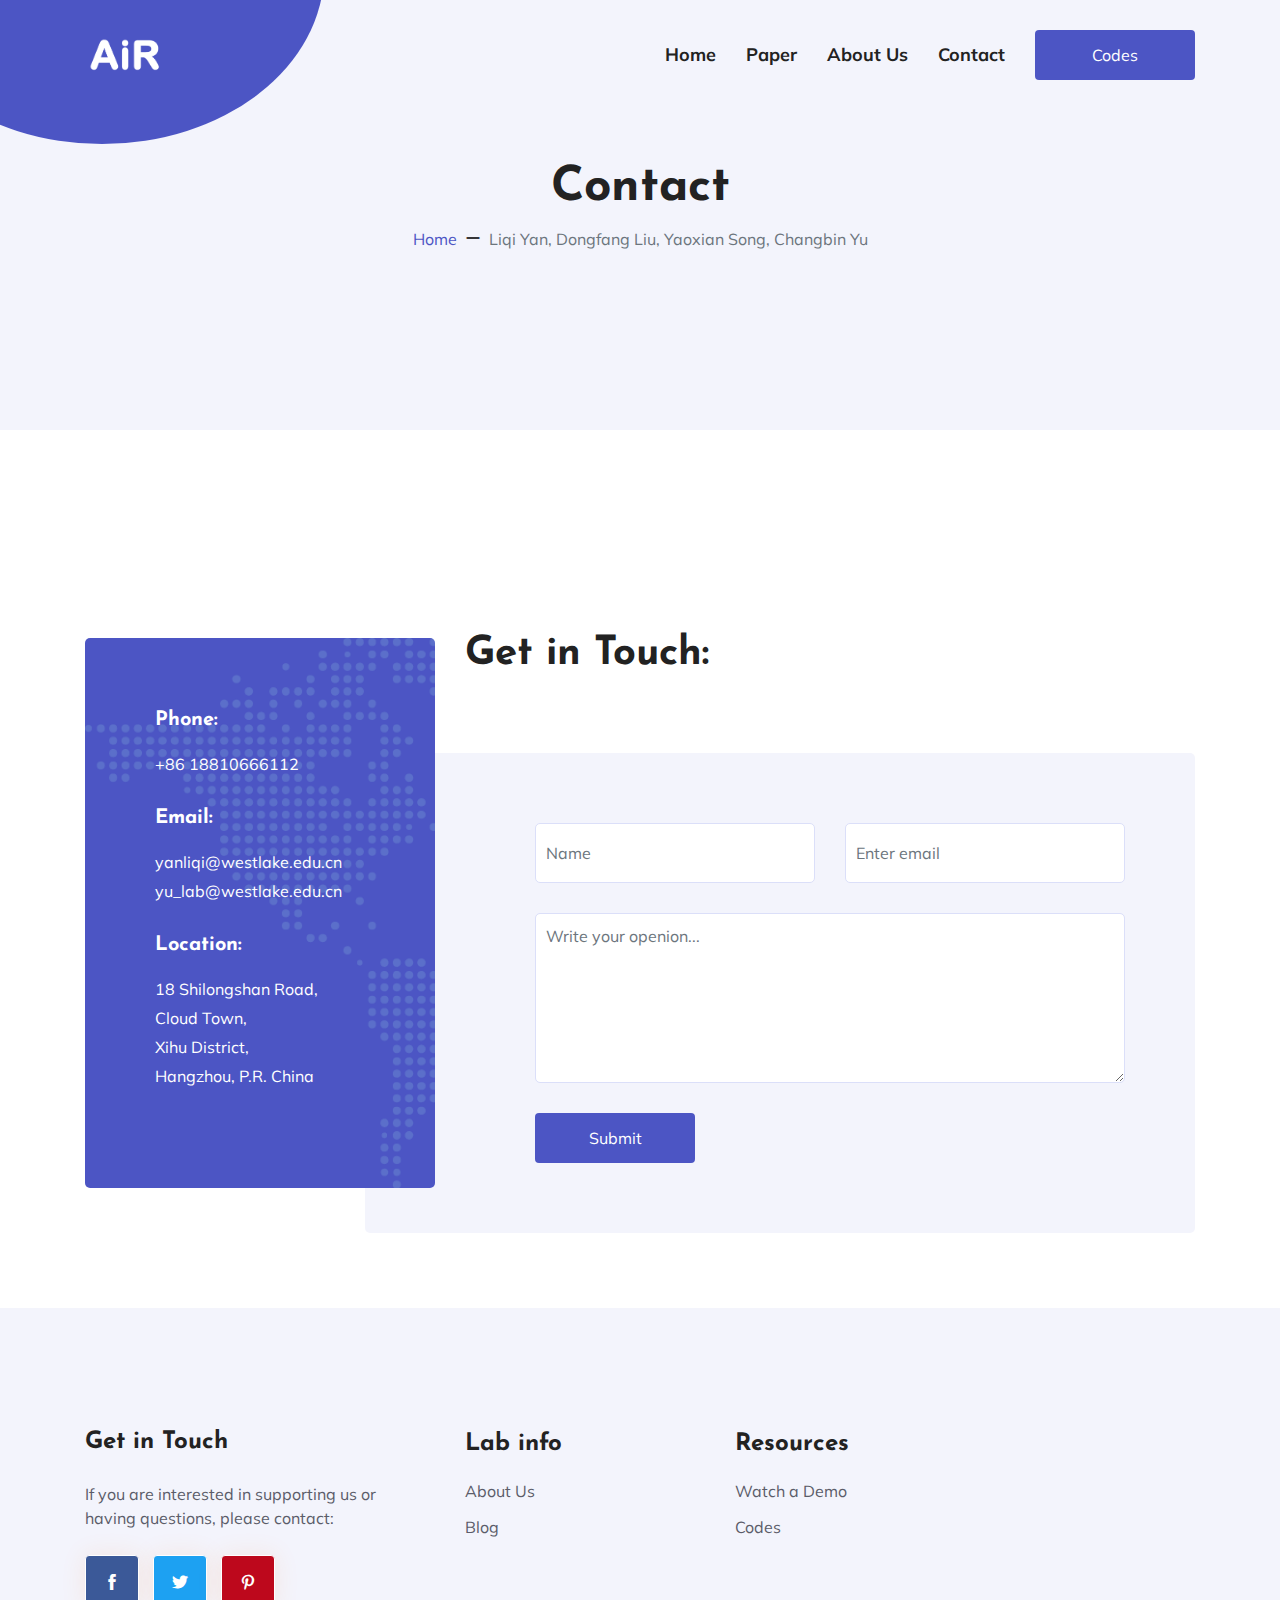
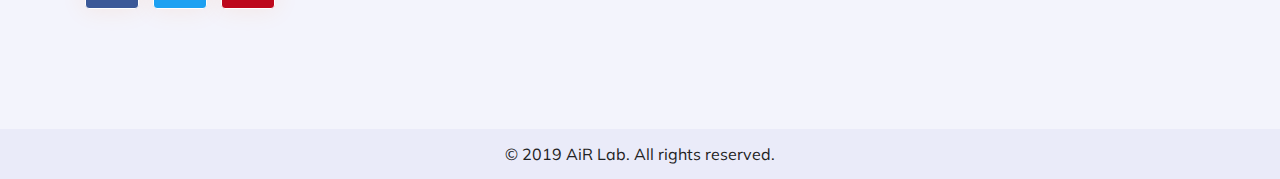
==== contact.html @ d4b0cbb4 "remove map" ====
<!DOCTYPE html>
<html lang="zxx">

<head>
    <meta charset="utf-8">
    <meta http-equiv="X-UA-Compatible" content="IE=edge">
    <meta name="viewport" content="width=device-width, initial-scale=1">
    <title>SK2T: Semantic Knowledge in Two-Stage Training for Video Captioning</title>
    <!-- Favicon -->
    <link href="assets/img/favicon.ico" rel="shortcut icon">
    <!-- Bootstrap CSS -->
    <link rel="stylesheet" type="text/css" href="assets/css/bootstrap.min.css">
    <!-- themify icon -->
    <link rel="stylesheet" type="text/css" href="assets/css/themify-icons.css">
    <!-- video popup -->
    <link rel="stylesheet" type="text/css" href="assets/css/colorbox.css">
    <!-- swiper slider -->
    <link rel="stylesheet" type="text/css" href="assets/css/swiper.min.css">
    <!-- Animate Css -->
    <link rel="stylesheet" type="text/css" href="assets/css/animate.css">
    <!-- CSS -->
    <link href="assets/css/style.css" rel="stylesheet">
</head>

<body>
    <!-- Pre-loader -->
    <div class="preloader">
        <div class="loader">
        </div>
    </div>

    <!-- Start Header Section -->
    <header class="header_wrap header_wrap_2">
        <div class="container">
            <div class="row">
                <div class="col-md-12">
                    <nav class="mega_nav navbar navbar-expand-md p-0 justify-content-between">
                        <div class="nav_left">
                            <a class="navbar-brand" href="index.html"><img src="assets/img/logo_2.png" alt="AiR Lab" width="80" height="60"></a>
                            <button class="navbar-toggler collapsed" type="button" data-toggle="collapse"
                                data-target="#mega_menu">
                                <span class="sr-only">Toggle navigation</span>
                                <span class="icon-bar"></span>
                                <span class="icon-bar"></span>
                                <span class="icon-bar"></span>
                            </button>
                        </div>
                        <div class="p-lg-0 nav_wrapper ml-auto">
                            <ul class="navbar-nav m-auto collapse navbar-collapse" id="mega_menu">
                                <li class="nav-item">
                                    <a class="nav-link" href="index.html">Home</a>
                                </li>
                                <li class="nav-item">
                                    <a class="nav-link" href="#">Paper</a>
                                <li class="nav-item">
                                    <a class="nav-link" href="team.html" target="_blank">About Us</a>
                                </li>
                                <!-- 
                                <li class="nav-item dropdown_item">
                                    <a class="nav-link collapsed " href="#mega_pages" data-toggle="collapse">Pages</a>
                                    <div id="mega_pages" class="dropdown_content ">
                                        <ul>
                                            <li> <a href="index.html">Home 1</a></li>
                                            <li><a href="about.html">About Us</a></li>
                                            <li><a href="service.html">Service</a></li>
                                            <li><a href="service_details.html">Servie Details</a></li>
                                            <li><a href="portfolio.html">Portfolio</a></li>
                                            <li><a href="portfolio_details.html">Portfolio Details</a></li>
                                            <li><a href="blog.html">Blog</a></li>
                                            <li><a href="blog_details.html">Blog Details</a></li>
                                            <li><a href="contact.html">Contact Us</a></li>
                                            <li><a href="team.html">Team Members</a></li>
                                        </ul>
                                    </div>
                                </li>
                                <li class="nav-item dropdown_item">
                                    <a class="nav-link collapsed " href="#mega_blog" data-toggle="collapse">Blog</a>
                                    <div id="mega_blog" class="dropdown_content ">
                                        <ul class="">
                                            <li><a href="blog.html">Blog</a></li>
                                            <li><a href="blog_details.html">Blog Details</a></li>
                                        </ul>
                                    </div>
                                </li> -->
                                <li class="nav-item">
                                    <a class="nav-link" href="contact.html">Contact</a>
                                </li>
                            </ul>
                        </div>
                        <div class="nav_right d-lg-block d-none">
                            <a href="https://github.com/YanLiqi/SK2T" class="btn">Codes</a>
                        </div>
                    </nav>
                </div>
            </div>
        </div>
    </header>
    <!-- End Header Section -->

    <!-- Start Hero Section -->
    <section class="hero_area_2">
        <div class="container">
            <div class="row align-items-center">
                <div class="col-md-12">
                    <div
                        class="page_title justify-content-center align-items-center align-items-md-start align-items-lg-center d-flex flex-column">
                        <h1>Contact</h1>
                        <nav aria-label="breadcrumb">
                            <ol class="breadcrumb">
                                <li class="breadcrumb-item"><a href="index.html" target="_blank">Home</a></li>
                                <li class="breadcrumb-item active" aria-current="page">Liqi Yan, Dongfang Liu, Yaoxian Song, Changbin Yu</li>
                            </ol>
                        </nav>
                    </div>
                </div>
            </div>
            <!-- <div class="video_wrapper">
                <div class="video_img">
                    <img class="hero_img hero_img1" src="assets/img/hero_area/1.jpg" alt="heroImage" width="250" height="250">
                </div>
            </div> -->
        </div>
    </section>
    <!-- End Hero Section -->

    <!-- Start Contact Section -->
    <section class="contact_area  section_padding_2">
        <div class="container">
            <div class="row align-items-center">
                <div class="offset-md-4 col-md-8">
                    <h2 class="heading">Get in Touch:</h2>
                </div>
                <div class="col-md-4">
                    <div class="contact_info">
                        <div class="single_info">
                            <h5>Phone:</h5>
                            <p>+86 18810666112</p>
                            <!-- <p>+50400 xxx 352</p> -->
                        </div>
                        <div class="single_info">
                            <h5>Email:</h5>
                            <p>yanliqi@westlake.edu.cn</p>
                            <p>yu_lab@westlake.edu.cn</p>
                        </div>
                        <div class="single_info">
                            <h5>Location:</h5>
                            <p>18 Shilongshan Road, </p>
                            <p>Cloud Town, </p>
                            <p>Xihu District, </p>
                            <p>Hangzhou, P.R. China </p>
                        </div>
                    </div>
                </div>
                <div class="col-md-8">
                    <div class="contact_form">
                        <form action="MAILTO:yanliqi@westlake.edu.cn" method="post" enctype="text/plain">
                            <div class="row">
                                <div class="form-group col-lg-6">
                                    <input type="text" class="form-control" id="form-name" placeholder="Name">
                                </div>
                                <div class="form-group col-lg-6">
                                    <input type="email" class="form-control" id="form-email" placeholder="Enter email">
                                </div>
                            </div>
                            <div class="row">
                                <div class="form-group col-lg-12">
                                    <textarea class="form-control" id="form-message" placeholder="Write your openion..."
                                        rows="6"></textarea>
                                </div>
                            </div>
                            <div class="row">
                                <div class="col-md-12">
                                    <input type="submit" class="boxed_btn btn round" id="contact-submit" value="Submit">
                                </div>
                                <div id="result"></div>
                            </div>
                        </form>
                    </div>
                </div>
            </div>
        </div>
    </section>
    <!-- End aact Section -->

    <!-- Start location map Section -->
    <!-- <div class=" section_margin">
        <div class="container">
            <div class="row">
                <div class="map"></div>
            </div>
        </div>
    </div> -->
    <!-- End location map Section -->

    <!-- Start Call To Action Section -->
    <!-- <section class="call_to_action_area ">
        <div class="ct_wrapper">
            <div class="container mt-5">
                <div class="row">
                    <div class="col-lg-5 col-md-8  offset-lg-1 d-flex align-items-center">
                        <div class="ct_action">
                            <h2 class="heading m-md-0">We are providing best business service.</h2>
                        </div>
                    </div>
                    <div class="col-lg-5 col-md-4 d-flex align-items-center justify-content-md-end">
                        <a href="#" class="btn_2 btn">Contac us</a>
                    </div>
                </div>
            </div>
        </div>
    </section> -->
    <!-- End Call To Action Section -->

    <!-- Start Footer Section -->
    <footer class="simple_clean">
        <div class="container">
            <div class="footer_top">
                <div class="row d-flex justify-content-center justify-content-md-start align-items-center">
                    <div class="col-md-3 col-lg-4 pr-md-0">
                        <div class="f_widget_1">
                            <h4 class="sub_heading">Get in Touch</h4>
                            <p class="footer_text">If you are interested in supporting us or having questions, please contact:</p>
                            <ul class="social_link">
                                <li><a href="#"><i class="ti-facebook"></i></a></li>
                                <li><a href="#"><i class="ti-twitter-alt"></i></a></li>
                                <li><a href="#"><i class="ti-pinterest"></i></a></li>
                            </ul>
                        </div>
                    </div>
                    <div class="col-lg-3 col-md-3 col-6">
                        <div class="f_widget_2">
                            <h4 class="sub_heading">Lab info</h4>
                            <ul>
                                <li><a href="team.html">About Us</a></li>
                                <li><a href="#">Blog</a></li>
                                <li><a href="#"></a></li>
                                <li><a href="#"></a></li>
                            </ul>
                        </div>
                    </div>
                    
                    <div class="col-6 col-md-3 col-lg-2 p-lg-0">
                        <div class="f_widget_4">
                            <h4 class="sub_heading">Resources</h4>
                            <ul>
                                <li><a href="https://youtu.be/DiG0M08Ru4k">Watch a Demo</a></li>
                                <li><a href="https://github.com/YanLiqi/SK2T">Codes</a></li>
                                <li><a href="#"></a></li>
                                <li><a href="#"></a></li>
                            </ul>
                        </div>
                    </div>
                </div>
            </div>
        </div>
        <div class="footer_bottom d-flex justify-content-center align-items-center">
            <div class="row ">
                <div class="col-md-12">
                    <div class="copy_right_text">
                        <p>&copy; 2019 AiR Lab. All rights reserved.</p>
                    </div>
                </div>
            </div>
        </div>
    </footer>
    <!-- End Footer Section -->

    <!-- Start Scroll to top -->
    <div class="scrolltop">
        <i class="ti-angle-up"></i>
    </div>
    <!-- End Scroll to top -->

    <!--jQuery JS-->
    <script src="assets/js/jquery-3.3.1.min.js"></script>
    <script src="assets/js/popper.min.js"></script>
    <!-- Bootstrap -->
    <script src="assets/js/bootstrap.min.js"></script>
    <!-- Colorbox video poput -->
    <script src="assets/js/jquery.colorbox-min.js"></script>
    <!-- Swiper Slider -->
    <script src="assets/js/swiper.min.js"></script>
    <!-- waypoints  -->
    <script src="assets/js/jquery.waypoints.min.js"></script>
    <!-- Counterup  -->
    <script src="assets/js/jquery.counterup.min.js"></script>
    <!-- gmap3 -->
    <!-- <script src="assets/js/gmap3.min.js"></script>
    <script src="https://ditu.google.cn/maps/api/js?key=AIzaSyC2SNfd1T0adHSM4Zs2C9XvdVMUwGMPU1k"></script> -->
    <!-- Custom js -->
    <script src="assets/js/main.js"></script>
    <script>
        $('.map')
            .gmap3({
                center: [23.814722, 90.421764],
                zoom: 13
            })
            .marker([
                { position: [23.814722, 90.421764], icon: "assets/img/icon/marker_grey.png" }
            ])
            .on('click', function (marker) {
                marker.setIcon('assets/img/icon/marker_green.png');
            });
    </script>
</body>

</html>
---- assets/css/themify-icons.css ----
@font-face {
	font-family: 'themify';
	src:url('../fonts/themify.eot?-fvbane');
	src:url('../fonts/themify.eot?#iefix-fvbane') format('embedded-opentype'),
		url('../fonts/themify.woff?-fvbane') format('woff'),
		url('../fonts/themify.ttf?-fvbane') format('truetype'),
		url('../fonts/themify.svg?-fvbane#themify') format('svg');
	font-weight: normal;
	font-style: normal;
}

[class^="ti-"], [class*=" ti-"] {
	font-family: 'themify';
	speak: none;
	font-style: normal;
	font-weight: normal;
	font-variant: normal;
	text-transform: none;
	line-height: 1;

	/* Better Font Rendering =========== */
	-webkit-font-smoothing: antialiased;
	-moz-osx-font-smoothing: grayscale;
}

.ti-wand:before {
	content: "\e600";
}
.ti-volume:before {
	content: "\e601";
}
.ti-user:before {
	content: "\e602";
}
.ti-unlock:before {
	content: "\e603";
}
.ti-unlink:before {
	content: "\e604";
}
.ti-trash:before {
	content: "\e605";
}
.ti-thought:before {
	content: "\e606";
}
.ti-target:before {
	content: "\e607";
}
.ti-tag:before {
	content: "\e608";
}
.ti-tablet:before {
	content: "\e609";
}
.ti-star:before {
	content: "\e60a";
}
.ti-spray:before {
	content: "\e60b";
}
.ti-signal:before {
	content: "\e60c";
}
.ti-shopping-cart:before {
	content: "\e60d";
}
.ti-shopping-cart-full:before {
	content: "\e60e";
}
.ti-settings:before {
	content: "\e60f";
}
.ti-search:before {
	content: "\e610";
}
.ti-zoom-in:before {
	content: "\e611";
}
.ti-zoom-out:before {
	content: "\e612";
}
.ti-cut:before {
	content: "\e613";
}
.ti-ruler:before {
	content: "\e614";
}
.ti-ruler-pencil:before {
	content: "\e615";
}
.ti-ruler-alt:before {
	content: "\e616";
}
.ti-bookmark:before {
	content: "\e617";
}
.ti-bookmark-alt:before {
	content: "\e618";
}
.ti-reload:before {
	content: "\e619";
}
.ti-plus:before {
	content: "\e61a";
}
.ti-pin:before {
	content: "\e61b";
}
.ti-pencil:before {
	content: "\e61c";
}
.ti-pencil-alt:before {
	content: "\e61d";
}
.ti-paint-roller:before {
	content: "\e61e";
}
.ti-paint-bucket:before {
	content: "\e61f";
}
.ti-na:before {
	content: "\e620";
}
.ti-mobile:before {
	content: "\e621";
}
.ti-minus:before {
	content: "\e622";
}
.ti-medall:before {
	content: "\e623";
}
.ti-medall-alt:before {
	content: "\e624";
}
.ti-marker:before {
	content: "\e625";
}
.ti-marker-alt:before {
	content: "\e626";
}
.ti-arrow-up:before {
	content: "\e627";
}
.ti-arrow-right:before {
	content: "\e628";
}
.ti-arrow-left:before {
	content: "\e629";
}
.ti-arrow-down:before {
	content: "\e62a";
}
.ti-lock:before {
	content: "\e62b";
}
.ti-location-arrow:before {
	content: "\e62c";
}
.ti-link:before {
	content: "\e62d";
}
.ti-layout:before {
	content: "\e62e";
}
.ti-layers:before {
	content: "\e62f";
}
.ti-layers-alt:before {
	content: "\e630";
}
.ti-key:before {
	content: "\e631";
}
.ti-import:before {
	content: "\e632";
}
.ti-image:before {
	content: "\e633";
}
.ti-heart:before {
	content: "\e634";
}
.ti-heart-broken:before {
	content: "\e635";
}
.ti-hand-stop:before {
	content: "\e636";
}
.ti-hand-open:before {
	content: "\e637";
}
.ti-hand-drag:before {
	content: "\e638";
}
.ti-folder:before {
	content: "\e639";
}
.ti-flag:before {
	content: "\e63a";
}
.ti-flag-alt:before {
	content: "\e63b";
}
.ti-flag-alt-2:before {
	content: "\e63c";
}
.ti-eye:before {
	content: "\e63d";
}
.ti-export:before {
	content: "\e63e";
}
.ti-exchange-vertical:before {
	content: "\e63f";
}
.ti-desktop:before {
	content: "\e640";
}
.ti-cup:before {
	content: "\e641";
}
.ti-crown:before {
	content: "\e642";
}
.ti-comments:before {
	content: "\e643";
}
.ti-comment:before {
	content: "\e644";
}
.ti-comment-alt:before {
	content: "\e645";
}
.ti-close:before {
	content: "\e646";
}
.ti-clip:before {
	content: "\e647";
}
.ti-angle-up:before {
	content: "\e648";
}
.ti-angle-right:before {
	content: "\e649";
}
.ti-angle-left:before {
	content: "\e64a";
}
.ti-angle-down:before {
	content: "\e64b";
}
.ti-check:before {
	content: "\e64c";
}
.ti-check-box:before {
	content: "\e64d";
}
.ti-camera:before {
	content: "\e64e";
}
.ti-announcement:before {
	content: "\e64f";
}
.ti-brush:before {
	content: "\e650";
}
.ti-briefcase:before {
	content: "\e651";
}
.ti-bolt:before {
	content: "\e652";
}
.ti-bolt-alt:before {
	content: "\e653";
}
.ti-blackboard:before {
	content: "\e654";
}
.ti-bag:before {
	content: "\e655";
}
.ti-move:before {
	content: "\e656";
}
.ti-arrows-vertical:before {
	content: "\e657";
}
.ti-arrows-horizontal:before {
	content: "\e658";
}
.ti-fullscreen:before {
	content: "\e659";
}
.ti-arrow-top-right:before {
	content: "\e65a";
}
.ti-arrow-top-left:before {
	content: "\e65b";
}
.ti-arrow-circle-up:before {
	content: "\e65c";
}
.ti-arrow-circle-right:before {
	content: "\e65d";
}
.ti-arrow-circle-left:before {
	content: "\e65e";
}
.ti-arrow-circle-down:before {
	content: "\e65f";
}
.ti-angle-double-up:before {
	content: "\e660";
}
.ti-angle-double-right:before {
	content: "\e661";
}
.ti-angle-double-left:before {
	content: "\e662";
}
.ti-angle-double-down:before {
	content: "\e663";
}
.ti-zip:before {
	content: "\e664";
}
.ti-world:before {
	content: "\e665";
}
.ti-wheelchair:before {
	content: "\e666";
}
.ti-view-list:before {
	content: "\e667";
}
.ti-view-list-alt:before {
	content: "\e668";
}
.ti-view-grid:before {
	content: "\e669";
}
.ti-uppercase:before {
	content: "\e66a";
}
.ti-upload:before {
	content: "\e66b";
}
.ti-underline:before {
	content: "\e66c";
}
.ti-truck:before {
	content: "\e66d";
}
.ti-timer:before {
	content: "\e66e";
}
.ti-ticket:before {
	content: "\e66f";
}
.ti-thumb-up:before {
	content: "\e670";
}
.ti-thumb-down:before {
	content: "\e671";
}
.ti-text:before {
	content: "\e672";
}
.ti-stats-up:before {
	content: "\e673";
}
.ti-stats-down:before {
	content: "\e674";
}
.ti-split-v:before {
	content: "\e675";
}
.ti-split-h:before {
	content: "\e676";
}
.ti-smallcap:before {
	content: "\e677";
}
.ti-shine:before {
	content: "\e678";
}
.ti-shift-right:before {
	content: "\e679";
}
.ti-shift-left:before {
	content: "\e67a";
}
.ti-shield:before {
	content: "\e67b";
}
.ti-notepad:before {
	content: "\e67c";
}
.ti-server:before {
	content: "\e67d";
}
.ti-quote-right:before {
	content: "\e67e";
}
.ti-quote-left:before {
	content: "\e67f";
}
.ti-pulse:before {
	content: "\e680";
}
.ti-printer:before {
	content: "\e681";
}
.ti-power-off:before {
	content: "\e682";
}
.ti-plug:before {
	content: "\e683";
}
.ti-pie-chart:before {
	content: "\e684";
}
.ti-paragraph:before {
	content: "\e685";
}
.ti-panel:before {
	content: "\e686";
}
.ti-package:before {
	content: "\e687";
}
.ti-music:before {
	content: "\e688";
}
.ti-music-alt:before {
	content: "\e689";
}
.ti-mouse:before {
	content: "\e68a";
}
.ti-mouse-alt:before {
	content: "\e68b";
}
.ti-money:before {
	content: "\e68c";
}
.ti-microphone:before {
	content: "\e68d";
}
.ti-menu:before {
	content: "\e68e";
}
.ti-menu-alt:before {
	content: "\e68f";
}
.ti-map:before {
	content: "\e690";
}
.ti-map-alt:before {
	content: "\e691";
}
.ti-loop:before {
	content: "\e692";
}
.ti-location-pin:before {
	content: "\e693";
}
.ti-list:before {
	content: "\e694";
}
.ti-light-bulb:before {
	content: "\e695";
}
.ti-Italic:before {
	content: "\e696";
}
.ti-info:before {
	content: "\e697";
}
.ti-infinite:before {
	content: "\e698";
}
.ti-id-badge:before {
	content: "\e699";
}
.ti-hummer:before {
	content: "\e69a";
}
.ti-home:before {
	content: "\e69b";
}
.ti-help:before {
	content: "\e69c";
}
.ti-headphone:before {
	content: "\e69d";
}
.ti-harddrives:before {
	content: "\e69e";
}
.ti-harddrive:before {
	content: "\e69f";
}
.ti-gift:before {
	content: "\e6a0";
}
.ti-game:before {
	content: "\e6a1";
}
.ti-filter:before {
	content: "\e6a2";
}
.ti-files:before {
	content: "\e6a3";
}
.ti-file:before {
	content: "\e6a4";
}
.ti-eraser:before {
	content: "\e6a5";
}
.ti-envelope:before {
	content: "\e6a6";
}
.ti-download:before {
	content: "\e6a7";
}
.ti-direction:before {
	content: "\e6a8";
}
.ti-direction-alt:before {
	content: "\e6a9";
}
.ti-dashboard:before {
	content: "\e6aa";
}
.ti-control-stop:before {
	content: "\e6ab";
}
.ti-control-shuffle:before {
	content: "\e6ac";
}
.ti-control-play:before {
	content: "\e6ad";
}
.ti-control-pause:before {
	content: "\e6ae";
}
.ti-control-forward:before {
	content: "\e6af";
}
.ti-control-backward:before {
	content: "\e6b0";
}
.ti-cloud:before {
	content: "\e6b1";
}
.ti-cloud-up:before {
	content: "\e6b2";
}
.ti-cloud-down:before {
	content: "\e6b3";
}
.ti-clipboard:before {
	content: "\e6b4";
}
.ti-car:before {
	content: "\e6b5";
}
.ti-calendar:before {
	content: "\e6b6";
}
.ti-book:before {
	content: "\e6b7";
}
.ti-bell:before {
	content: "\e6b8";
}
.ti-basketball:before {
	content: "\e6b9";
}
.ti-bar-chart:before {
	content: "\e6ba";
}
.ti-bar-chart-alt:before {
	content: "\e6bb";
}
.ti-back-right:before {
	content: "\e6bc";
}
.ti-back-left:before {
	content: "\e6bd";
}
.ti-arrows-corner:before {
	content: "\e6be";
}
.ti-archive:before {
	content: "\e6bf";
}
.ti-anchor:before {
	content: "\e6c0";
}
.ti-align-right:before {
	content: "\e6c1";
}
.ti-align-left:before {
	content: "\e6c2";
}
.ti-align-justify:before {
	content: "\e6c3";
}
.ti-align-center:before {
	content: "\e6c4";
}
.ti-alert:before {
	content: "\e6c5";
}
.ti-alarm-clock:before {
	content: "\e6c6";
}
.ti-agenda:before {
	content: "\e6c7";
}
.ti-write:before {
	content: "\e6c8";
}
.ti-window:before {
	content: "\e6c9";
}
.ti-widgetized:before {
	content: "\e6ca";
}
.ti-widget:before {
	content: "\e6cb";
}
.ti-widget-alt:before {
	content: "\e6cc";
}
.ti-wallet:before {
	content: "\e6cd";
}
.ti-video-clapper:before {
	content: "\e6ce";
}
.ti-video-camera:before {
	content: "\e6cf";
}
.ti-vector:before {
	content: "\e6d0";
}
.ti-themify-logo:before {
	content: "\e6d1";
}
.ti-themify-favicon:before {
	content: "\e6d2";
}
.ti-themify-favicon-alt:before {
	content: "\e6d3";
}
.ti-support:before {
	content: "\e6d4";
}
.ti-stamp:before {
	content: "\e6d5";
}
.ti-split-v-alt:before {
	content: "\e6d6";
}
.ti-slice:before {
	content: "\e6d7";
}
.ti-shortcode:before {
	content: "\e6d8";
}
.ti-shift-right-alt:before {
	content: "\e6d9";
}
.ti-shift-left-alt:before {
	content: "\e6da";
}
.ti-ruler-alt-2:before {
	content: "\e6db";
}
.ti-receipt:before {
	content: "\e6dc";
}
.ti-pin2:before {
	content: "\e6dd";
}
.ti-pin-alt:before {
	content: "\e6de";
}
.ti-pencil-alt2:before {
	content: "\e6df";
}
.ti-palette:before {
	content: "\e6e0";
}
.ti-more:before {
	content: "\e6e1";
}
.ti-more-alt:before {
	content: "\e6e2";
}
.ti-microphone-alt:before {
	content: "\e6e3";
}
.ti-magnet:before {
	content: "\e6e4";
}
.ti-line-double:before {
	content: "\e6e5";
}
.ti-line-dotted:before {
	content: "\e6e6";
}
.ti-line-dashed:before {
	content: "\e6e7";
}
.ti-layout-width-full:before {
	content: "\e6e8";
}
.ti-layout-width-default:before {
	content: "\e6e9";
}
.ti-layout-width-default-alt:before {
	content: "\e6ea";
}
.ti-layout-tab:before {
	content: "\e6eb";
}
.ti-layout-tab-window:before {
	content: "\e6ec";
}
.ti-layout-tab-v:before {
	content: "\e6ed";
}
.ti-layout-tab-min:before {
	content: "\e6ee";
}
.ti-layout-slider:before {
	content: "\e6ef";
}
.ti-layout-slider-alt:before {
	content: "\e6f0";
}
.ti-layout-sidebar-right:before {
	content: "\e6f1";
}
.ti-layout-sidebar-none:before {
	content: "\e6f2";
}
.ti-layout-sidebar-left:before {
	content: "\e6f3";
}
.ti-layout-placeholder:before {
	content: "\e6f4";
}
.ti-layout-menu:before {
	content: "\e6f5";
}
.ti-layout-menu-v:before {
	content: "\e6f6";
}
.ti-layout-menu-separated:before {
	content: "\e6f7";
}
.ti-layout-menu-full:before {
	content: "\e6f8";
}
.ti-layout-media-right-alt:before {
	content: "\e6f9";
}
.ti-layout-media-right:before {
	content: "\e6fa";
}
.ti-layout-media-overlay:before {
	content: "\e6fb";
}
.ti-layout-media-overlay-alt:before {
	content: "\e6fc";
}
.ti-layout-media-overlay-alt-2:before {
	content: "\e6fd";
}
.ti-layout-media-left-alt:before {
	content: "\e6fe";
}
.ti-layout-media-left:before {
	content: "\e6ff";
}
.ti-layout-media-center-alt:before {
	content: "\e700";
}
.ti-layout-media-center:before {
	content: "\e701";
}
.ti-layout-list-thumb:before {
	content: "\e702";
}
.ti-layout-list-thumb-alt:before {
	content: "\e703";
}
.ti-layout-list-post:before {
	content: "\e704";
}
.ti-layout-list-large-image:before {
	content: "\e705";
}
.ti-layout-line-solid:before {
	content: "\e706";
}
.ti-layout-grid4:before {
	content: "\e707";
}
.ti-layout-grid3:before {
	content: "\e708";
}
.ti-layout-grid2:before {
	content: "\e709";
}
.ti-layout-grid2-thumb:before {
	content: "\e70a";
}
.ti-layout-cta-right:before {
	content: "\e70b";
}
.ti-layout-cta-left:before {
	content: "\e70c";
}
.ti-layout-cta-center:before {
	content: "\e70d";
}
.ti-layout-cta-btn-right:before {
	content: "\e70e";
}
.ti-layout-cta-btn-left:before {
	content: "\e70f";
}
.ti-layout-column4:before {
	content: "\e710";
}
.ti-layout-column3:before {
	content: "\e711";
}
.ti-layout-column2:before {
	content: "\e712";
}
.ti-layout-accordion-separated:before {
	content: "\e713";
}
.ti-layout-accordion-merged:before {
	content: "\e714";
}
.ti-layout-accordion-list:before {
	content: "\e715";
}
.ti-ink-pen:before {
	content: "\e716";
}
.ti-info-alt:before {
	content: "\e717";
}
.ti-help-alt:before {
	content: "\e718";
}
.ti-headphone-alt:before {
	content: "\e719";
}
.ti-hand-point-up:before {
	content: "\e71a";
}
.ti-hand-point-right:before {
	content: "\e71b";
}
.ti-hand-point-left:before {
	content: "\e71c";
}
.ti-hand-point-down:before {
	content: "\e71d";
}
.ti-gallery:before {
	content: "\e71e";
}
.ti-face-smile:before {
	content: "\e71f";
}
.ti-face-sad:before {
	content: "\e720";
}
.ti-credit-card:before {
	content: "\e721";
}
.ti-control-skip-forward:before {
	content: "\e722";
}
.ti-control-skip-backward:before {
	content: "\e723";
}
.ti-control-record:before {
	content: "\e724";
}
.ti-control-eject:before {
	content: "\e725";
}
.ti-comments-smiley:before {
	content: "\e726";
}
.ti-brush-alt:before {
	content: "\e727";
}
.ti-youtube:before {
	content: "\e728";
}
.ti-vimeo:before {
	content: "\e729";
}
.ti-twitter:before {
	content: "\e72a";
}
.ti-time:before {
	content: "\e72b";
}
.ti-tumblr:before {
	content: "\e72c";
}
.ti-skype:before {
	content: "\e72d";
}
.ti-share:before {
	content: "\e72e";
}
.ti-share-alt:before {
	content: "\e72f";
}
.ti-rocket:before {
	content: "\e730";
}
.ti-pinterest:before {
	content: "\e731";
}
.ti-new-window:before {
	content: "\e732";
}
.ti-microsoft:before {
	content: "\e733";
}
.ti-list-ol:before {
	content: "\e734";
}
.ti-linkedin:before {
	content: "\e735";
}
.ti-layout-sidebar-2:before {
	content: "\e736";
}
.ti-layout-grid4-alt:before {
	content: "\e737";
}
.ti-layout-grid3-alt:before {
	content: "\e738";
}
.ti-layout-grid2-alt:before {
	content: "\e739";
}
.ti-layout-column4-alt:before {
	content: "\e73a";
}
.ti-layout-column3-alt:before {
	content: "\e73b";
}
.ti-layout-column2-alt:before {
	content: "\e73c";
}
.ti-instagram:before {
	content: "\e73d";
}
.ti-google:before {
	content: "\e73e";
}
.ti-github:before {
	content: "\e73f";
}
.ti-flickr:before {
	content: "\e740";
}
.ti-facebook:before {
	content: "\e741";
}
.ti-dropbox:before {
	content: "\e742";
}
.ti-dribbble:before {
	content: "\e743";
}
.ti-apple:before {
	content: "\e744";
}
.ti-android:before {
	content: "\e745";
}
.ti-save:before {
	content: "\e746";
}
.ti-save-alt:before {
	content: "\e747";
}
.ti-yahoo:before {
	content: "\e748";
}
.ti-wordpress:before {
	content: "\e749";
}
.ti-vimeo-alt:before {
	content: "\e74a";
}
.ti-twitter-alt:before {
	content: "\e74b";
}
.ti-tumblr-alt:before {
	content: "\e74c";
}
.ti-trello:before {
	content: "\e74d";
}
.ti-stack-overflow:before {
	content: "\e74e";
}
.ti-soundcloud:before {
	content: "\e74f";
}
.ti-sharethis:before {
	content: "\e750";
}
.ti-sharethis-alt:before {
	content: "\e751";
}
.ti-reddit:before {
	content: "\e752";
}
.ti-pinterest-alt:before {
	content: "\e753";
}
.ti-microsoft-alt:before {
	content: "\e754";
}
.ti-linux:before {
	content: "\e755";
}
.ti-jsfiddle:before {
	content: "\e756";
}
.ti-joomla:before {
	content: "\e757";
}
.ti-html5:before {
	content: "\e758";
}
.ti-flickr-alt:before {
	content: "\e759";
}
.ti-email:before {
	content: "\e75a";
}
.ti-drupal:before {
	content: "\e75b";
}
.ti-dropbox-alt:before {
	content: "\e75c";
}
.ti-css3:before {
	content: "\e75d";
}
.ti-rss:before {
	content: "\e75e";
}
.ti-rss-alt:before {
	content: "\e75f";
}
---- assets/css/colorbox.css ----
/*
    Colorbox Core Style:
    The following CSS is consistent between example themes and should not be altered.
*/
#colorbox, #cboxOverlay, #cboxWrapper{position:absolute; top:0; left:0; z-index:9999; overflow:hidden; -webkit-transform: translate3d(0,0,0);}
#cboxWrapper {max-width:none;}
#cboxOverlay{position:fixed; width:100%; height:100%;}
#cboxMiddleLeft, #cboxBottomLeft{clear:left;}
#cboxContent{position:relative;}
#cboxLoadedContent{overflow:auto; -webkit-overflow-scrolling: touch;}
#cboxTitle{margin:0;}
#cboxLoadingOverlay, #cboxLoadingGraphic{position:absolute; top:0; left:0; width:100%; height:100%;}
#cboxPrevious, #cboxNext, #cboxClose, #cboxSlideshow{cursor:pointer;}
.cboxPhoto{float:left; margin:auto; border:0; display:block; max-width:none; -ms-interpolation-mode:bicubic;}
.cboxIframe{width:100%; height:100%; display:block; border:0; padding:0; margin:0;}
#colorbox, #cboxContent, #cboxLoadedContent{box-sizing:content-box; -moz-box-sizing:content-box; -webkit-box-sizing:content-box;}

/* 
    User Style:
    Change the following styles to modify the appearance of Colorbox.  They are
    ordered & tabbed in a way that represents the nesting of the generated HTML.
*/
#cboxOverlay{background:#000; opacity: 0.9; filter: alpha(opacity = 90);}
#colorbox{outline:0;}
    #cboxContent{margin-top:32px; overflow:visible; background:#000;}
        .cboxIframe{background:#fff;}
        #cboxError{padding:50px; border:1px solid #ccc;}
        #cboxLoadedContent{background:#000; padding:1px;}
        #cboxLoadingGraphic{background:url(images/loading.gif) no-repeat center center;}
        #cboxLoadingOverlay{background:#000;}
        #cboxTitle{position:absolute; top:-22px; left:0; color:#000;}
        #cboxCurrent{position:absolute; top:-22px; right:205px; text-indent:-9999px;}

        /* these elements are buttons, and may need to have additional styles reset to avoid unwanted base styles */
        #cboxPrevious, #cboxNext, #cboxSlideshow, #cboxClose {border:0; padding:0; margin:0; overflow:visible; text-indent:-9999px; width:20px; height:20px; position:absolute; top:-20px; background:url(images/controls.png) no-repeat 0 0;}
        
        /* avoid outlines on :active (mouseclick), but preserve outlines on :focus (tabbed navigating) */
        #cboxPrevious:active, #cboxNext:active, #cboxSlideshow:active, #cboxClose:active {outline:0;}

        #cboxPrevious{background-position:0px 0px; right:44px;}
        #cboxPrevious:hover{background-position:0px -25px;}
        #cboxNext{background-position:-25px 0px; right:22px;}
        #cboxNext:hover{background-position:-25px -25px;}
        #cboxClose{background-position:-50px 0px; right:0;}
        #cboxClose:hover{background-position:-50px -25px;}
        .cboxSlideshow_on #cboxPrevious, .cboxSlideshow_off #cboxPrevious{right:66px;}
        .cboxSlideshow_on #cboxSlideshow{background-position:-75px -25px; right:44px;}
        .cboxSlideshow_on #cboxSlideshow:hover{background-position:-100px -25px;}
        .cboxSlideshow_off #cboxSlideshow{background-position:-100px 0px; right:44px;}
        .cboxSlideshow_off #cboxSlideshow:hover{background-position:-75px -25px;}
---- assets/css/style.css ----
/*--------------=====---------------------
		TABLE OF CONTENTS:
----------------=====---------------------

/* ------------------===---------------------*/
/* \\\\\\\\\\\\\\\\\\\\\\\\\\\\\\\\\\\\\\\\\\\
			1. Mixins
\\\\\\\\\\\\\\\\\\\\\\\\\\\\\\\\\\\\\\\\\\\\ */
@import url("https://fonts.googleapis.com/css2?family=Josefin+Sans:ital,wght@0,300;0,400;0,500;0,600;0,700;1,400;1,500;1,600;1,700&display=swap");
@import url("https://fonts.googleapis.com/css2?family=Muli:ital,wght@0,300;0,400;0,500;0,600;0,700;0,900;1,400;1,500;1,600&display=swap");
/* \\\\\\\\\\\\\\\\\\\\\\\\\\\\\\\\\\\\\\\\\\\
			2. Variables
\\\\\\\\\\\\\\\\\\\\\\\\\\\\\\\\\\\\\\\\\\\\ */
/* \\\\\\\\\\\\\\\\\\\\\\\\\\\\\\\\\\\\\\\\\\\
			3. Common Classes
\\\\\\\\\\\\\\\\\\\\\\\\\\\\\\\\\\\\\\\\\\\\ */
.section_margin {
  margin: 70px 0;
}

.section_padding {
  padding: 70px 0;
}

.section_padding_2 {
  padding: 70px 0 40px;
}

.section_title {
  margin-bottom: 60px;
}

.section_title h2 {
  font-size: 48px;
  display: inline-block;
  margin-bottom: 40px;
}

.heading {
  font-size: 40px;
  margin-bottom: 40px;
}

.defination {
  margin-bottom: 40px;
}

.common_block {
  margin-bottom: 30px;
}

.btn, .btn_2 {
  font-size: 16px;
  font-weight: 400;
  font-family: "Muli", sans-serif;
  color: #fff;
  text-transform: capitalize;
  background-color: #4c55c4;
  -webkit-transition: all 0.3s ease-in-out;
  transition: all 0.3s ease-in-out;
  -webkit-box-shadow: 0 0 0 0 rgba(0, 0, 0, 0);
  box-shadow: 0 0 0 0 rgba(0, 0, 0, 0);
  width: 160px;
  height: 50px;
  display: -webkit-box;
  display: -ms-flexbox;
  display: flex;
  -webkit-box-align: center;
      -ms-flex-align: center;
          align-items: center;
  -webkit-box-pack: center;
      -ms-flex-pack: center;
          justify-content: center;
}

.btn:hover, .btn_2:hover {
  color: #fff;
  -webkit-box-shadow: 0px 0px 14.85px 0.15px rgba(76, 85, 196, 0.5);
  box-shadow: 0px 0px 14.85px 0.15px rgba(76, 85, 196, 0.5);
}

.btn_2 {
  background: #fff;
  color: #4c55c4;
  border: 1px solid #fff;
  -webkit-box-shadow: 0 0 0 0 rgba(0, 0, 0, 0);
  box-shadow: 0 0 0 0 rgba(0, 0, 0, 0);
}

.btn_2:hover {
  -webkit-box-shadow: 0 0 0 0 rgba(0, 0, 0, 0);
  box-shadow: 0 0 0 0 rgba(0, 0, 0, 0);
  color: #fff;
  background: rgba(0, 0, 0, 0.3);
}

.grad_btn {
  position: relative;
  z-index: 1;
  -webkit-transition: all 0.3s ease-in-out;
  transition: all 0.3s ease-in-out;
  display: inline-table;
  color: #fff;
  font-weight: 500;
  font-family: "Muli", sans-serif;
  font-size: 16px;
}

.grad_btn span,
.grad_btn i {
  position: relative;
  z-index: 3;
}

.grad_btn:after {
  position: absolute;
  content: "";
  top: 0;
  left: 0;
  width: 100%;
  height: 100%;
  -webkit-transition: all 0.3s ease-in-out;
  transition: all 0.3s ease-in-out;
  z-index: 2;
  opacity: 0;
}

.grad_btn:hover:after {
  opacity: 1;
}

.btn_pluse {
  position: absolute;
  top: 50%;
  border: none;
  left: 50%;
  -webkit-transform: translate(-50%, -50%);
          transform: translate(-50%, -50%);
  width: 75px;
  height: 75px;
  border-radius: 50%;
  background: #fff;
  cursor: pointer;
  z-index: 9;
  -webkit-transition: all 0.3s ease-in-out;
  transition: all 0.3s ease-in-out;
}

.btn_pluse:after {
  position: absolute;
  content: "";
  width: 100%;
  height: 100%;
  border-radius: 50%;
  z-index: 8;
  background: #fff;
  left: 50%;
  top: 50%;
  -webkit-transform: translate(-50%, -50%);
          transform: translate(-50%, -50%);
}

.btn_pluse:before {
  position: absolute;
  content: "";
  width: 100%;
  height: 100%;
  border-radius: 50%;
  z-index: 2;
  left: 50%;
  top: 50%;
  background: #000;
  -webkit-animation: pulse-border 1500ms ease-out infinite;
          animation: pulse-border 1500ms ease-out infinite;
  -webkit-transform: translate(-50%, -50%);
          transform: translate(-50%, -50%);
}

@-webkit-keyframes pulse-border {
  0% {
    -webkit-transform: translateX(-50%) translateY(-50%) translateZ(0) scale(1);
            transform: translateX(-50%) translateY(-50%) translateZ(0) scale(1);
    opacity: 1;
  }
  100% {
    -webkit-transform: translateX(-50%) translateY(-50%) translateZ(0) scale(1.5);
            transform: translateX(-50%) translateY(-50%) translateZ(0) scale(1.5);
    opacity: 0;
  }
}

@keyframes pulse-border {
  0% {
    -webkit-transform: translateX(-50%) translateY(-50%) translateZ(0) scale(1);
            transform: translateX(-50%) translateY(-50%) translateZ(0) scale(1);
    opacity: 1;
  }
  100% {
    -webkit-transform: translateX(-50%) translateY(-50%) translateZ(0) scale(1.5);
            transform: translateX(-50%) translateY(-50%) translateZ(0) scale(1.5);
    opacity: 0;
  }
}

.btn_pluse span {
  display: block;
  position: absolute;
  z-index: 10;
  top: 50%;
  left: 50%;
  -webkit-transform: translate(-50%, -50%);
          transform: translate(-50%, -50%);
  height: 0;
  border-left: 20px solid #4c55c4;
  border-top: 14px solid transparent;
  border-bottom: 14px solid transparent;
}

.btn_pluse:hover:after {
  background-color: #f2f2f2;
}

@media only screen and (min-width: 992px) and (max-width: 1200px) {
  .heading {
    font-size: 36px;
  }
}

@media only screen and (min-width: 768px) and (max-width: 991px) {
  .section_margin {
    margin: 60px 0;
  }
  .section_padding {
    padding: 60px 0;
  }
  .section_padding_2 {
    padding: 60px 0 30px;
  }
  .page_title .breadcrumb {
    padding-left: 0;
  }
  .section_title {
    margin-bottom: 20px;
  }
  .section_title h2 {
    font-size: 36px;
    margin-bottom: 30px;
  }
  .heading {
    font-size: 32px;
    margin-bottom: 30px;
  }
  .defination {
    margin-bottom: 25px;
  }
  .play_btn_pluse {
    width: 55px;
    height: 55px;
  }
  .play_btn_pluse span {
    border-left: 16px solid #fff;
    border-top: 10px solid transparent;
    border-bottom: 10px solid transparent;
  }
}

@media (max-width: 767px) {
  .section_margin {
    margin: 50px 0;
  }
  .section_padding {
    padding: 50px 0;
  }
  .section_padding_2 {
    padding: 50px 0 20px;
  }
  .section_title {
    margin-bottom: 20px;
  }
  .section_title h2 {
    font-size: 32px;
    margin-bottom: 20px;
  }
  .heading {
    font-size: 24px;
    margin-bottom: 20px;
  }
  .defination {
    margin-bottom: 15px;
  }
  .play_btn_pluse {
    width: 45px;
    height: 45px;
  }
  .play_btn_pluse span {
    border-left: 10px solid #fff;
    border-top: 7px solid transparent;
    border-bottom: 7px solid transparent;
  }
}

/* \\\\\\\\\\\\\\\\\\\\\\\\\\\\\\\\\\\\\\\\\\\
			4. Default
\\\\\\\\\\\\\\\\\\\\\\\\\\\\\\\\\\\\\\\\\\\\ */
/* Base CSS */
html,
body,
div,
span,
applet,
object,
iframe,
h1,
h2,
h3,
h4,
h5,
h6,
p,
blockquote,
pre,
a,
abbr,
acronym,
address,
big,
cite,
code,
del,
dfn,
em,
img,
ins,
kbd,
q,
s,
samp,
small,
strike,
strong,
sub,
sup,
tt,
var,
dl,
dt,
dd,
ol,
ul,
li,
fieldset,
form,
label,
legend,
table,
caption,
tbody,
tfoot,
thead,
tr,
th,
td {
  margin: 0;
  padding: 0;
  border: 0;
  outline: none;
}

ol,
ul {
  list-style: none;
  margin: 0;
  padding: 0;
}

.form-group {
  margin: 0;
}

input[type="text"],
input[type="email"],
input[type="url"],
input[type="tel"],
input[type="password"],
textarea,
select {
  background: #fff;
  padding: 10px;
}

a:focus,
input[type="button"]:focus,
input[type="submit"]:focus,
button:focus,
input[type="text"]:focus,
input[type="email"]:focus,
input[type="url"]:focus,
input[type="tel"]:focus,
input[type="password"]:focus,
select:focus,
textarea:focus,
.form-control:focus,
.btn:focus,
.btn_2:focus {
  outline: none;
  -webkit-box-shadow: none;
          box-shadow: none;
  border: none;
}

a:hover,
button:hover {
  text-decoration: none;
}

img {
  max-width: 180%;
  height: auto;
}

h1,
h2,
h3,
h4,
h5,
h6 {
  font-style: normal;
  color: #222222;
  font-weight: 700;
  font-family: "Josefin Sans", sans-serif;
}

p {
  color: #5b5c69;
  line-height: 1.5;
}

html {
  position: relative;
  overflow-x: hidden;
  scroll-behavior: smooth;
}

body {
  line-height: 1;
  color: #000;
  background: #fff;
  overflow-x: hidden;
  position: relative;
  font-weight: 400;
  font-family: "Muli", sans-serif;
}

/* \\\\\\\\\\\\\\\\\\\\\\\\\\\\\\\\\\\\\\\\\\\
			5. Header with menu
\\\\\\\\\\\\\\\\\\\\\\\\\\\\\\\\\\\\\\\\\\\\ */
.nav_wrapper {
  margin-right: 30px;
}

.mega_nav .navbar-nav > li.nav-item {
  padding: 0 15px;
}

.mega_nav .navbar-nav > li.nav-item:last-child {
  padding-right: 0;
}

.navbar .navbar-nav > li.nav-item > a {
  position: relative;
  display: inline-block;
  z-index: 1;
  color: #222222;
  font-size: 18px;
  padding: 15px 0px;
  font-weight: 700;
  font-family: "Muli", sans-serif;
  -webkit-transition: all 0.3s ease-in-out;
  transition: all 0.3s ease-in-out;
}

.navbar .navbar-nav > li.nav-item > a:after {
  position: absolute;
  width: 100%;
  background: #4c55c4;
  height: 3px;
  bottom: 0px;
  left: 0;
  content: "";
  -webkit-transform-origin: right center;
          transform-origin: right center;
  -webkit-transform: scaleX(0);
          transform: scaleX(0);
  transition: transform 0.25s cubic-bezier(0.37, 0.31, 0.2, 0.85), -webkit-transform 0.25s cubic-bezier(0.37, 0.31, 0.2, 0.85);
}

.navbar .navbar-nav > li.nav-item > a:hover {
  color: #4c55c4;
}

.navbar .navbar-nav > li.nav-item > a:hover:after {
  -webkit-transform: scaleX(1);
          transform: scaleX(1);
  -webkit-transform-origin: left center;
          transform-origin: left center;
  background: #4c55c4;
}

.navbar .navbar-nav .nav-item.nav_right a:after {
  display: none;
}

.navbar .navbar-nav .nav-item.nav_right a:hover:after {
  display: none;
}

.dropdown_item {
  position: relative;
}

.dropdown_content {
  -webkit-box-shadow: 0px 12px 51px 0px rgba(0, 0, 0, 0.3);
  box-shadow: 0px 12px 51px 0px rgba(0, 0, 0, 0.3);
  background: #fff;
  width: 175px;
  padding: 20px;
  border-radius: 10px;
  overflow: visible;
  right: auto;
  left: 0;
  top: 100%;
  z-index: -1;
  opacity: 1;
  display: block;
  -webkit-transition: all 0.2s ease-in-out;
  transition: all 0.2s ease-in-out;
  visibility: visible;
  position: absolute;
}

.dropdown_content.relative {
  position: relative;
  overflow: visible;
  z-index: 9;
  opacity: 1;
  visibility: visible;
}

.dropdown_content ul {
  -webkit-transition: all 0.3s ease-in-out;
  transition: all 0.3s ease-in-out;
  padding: 0px;
}

.dropdown_content ul li a {
  font-size: 14px;
  font-weight: 400;
  font-family: "Muli", sans-serif;
  padding: 10px;
  margin-bottom: 5px;
  display: block;
  border-bottom: 1px solid #f7f7f7;
  color: #222222;
  -webkit-transition: all 0.3s ease-in-out;
  transition: all 0.3s ease-in-out;
}

.dropdown_content ul li a:hover {
  color: #4c55c4;
}

.header_wrap {
  position: absolute;
  width: 100%;
  z-index: 99;
  padding: 30px 0;
}

.header_wrap .container {
  position: relative;
  z-index: 1;
}

.header_wrap .container:after {
  position: absolute;
  left: -190px;
  top: -230px;
  content: "";
  z-index: -1;
  -webkit-clip-path: ellipse(50% 50% at 50% 50%);
          clip-path: ellipse(50% 50% at 50% 50%);
  background: #ededf9;
  width: 444px;
  height: 344px;
}

.header_wrap_2 .container:after {
  background: #4c55c4;
}

@media screen and (min-width: 768px) {
  .dropdown_item:hover .dropdown_content {
    display: block;
    visibility: visible;
    opacity: 1;
    z-index: 9;
  }
  .dropdown_content {
    overflow: hidden;
    visibility: hidden;
    z-index: -1;
    opacity: 0;
  }
}

@media only screen and (min-width: 992px) and (max-width: 1200px) {
  .mega_nav .navbar-nav > li.nav-item {
    padding: 0px 10px;
  }
}

@media only screen and (min-width: 768px) and (max-width: 991px) {
  .nav_wrapper {
    margin-right: 0;
  }
}

@media (max-width: 767px) {
  .mega_nav .navbar-brand {
    margin-left: 30px;
    margin-top: 10px;
  }
  .mega_nav .navbar-brand img {
    width: 90%;
  }
  .mega_nav .nav_wrapper {
    -webkit-transition: all 0.3s ease-in-out;
    transition: all 0.3s ease-in-out;
    left: -100%;
    left: 0px;
    top: 60px;
    padding: 0% 7%;
    background: rgba(0, 6, 8, 0.9);
    position: absolute;
    width: 100%;
  }
  .mega_nav .nav_wrapper .navbar-nav {
    -webkit-box-align: end;
        -ms-flex-align: end;
            align-items: flex-end;
    padding-bottom: 10px;
  }
  .mega_nav .nav_wrapper .navbar-nav > li {
    text-align: right;
    padding: 0px;
  }
  .mega_nav .nav_wrapper .navbar-nav > li a {
    padding: 10px 0px;
    display: inline-block;
    color: #fff;
  }
  .mega_nav .nav_wrapper .navbar-nav > li a:hover {
    color: #fff;
  }
  .mega_nav .nav_wrapper .navbar-nav > li a:after {
    height: 2px;
  }
  .mega_nav .nav_wrapper .navbar-nav > li.dropdown_item .dropdown_content {
    -webkit-box-shadow: none;
            box-shadow: none;
    background: transparent;
    padding: 0 10px;
    width: 250px;
  }
  .mega_nav .nav_wrapper .navbar-nav > li.dropdown_item .dropdown_content ul li a {
    padding: 5px 0px !important;
    color: #4c55c4;
    display: inline-block;
    border-bottom: none;
  }
  .mega_nav .nav_wrapper .navbar-nav > li.dropdown_item .dropdown_content ul li a:hover {
    color: #fff;
  }
  .header_wrap {
    margin-top: 0;
    padding: 0;
    background: rgba(0, 6, 8, 0.9);
  }
  .header_wrap > .container {
    height: 60px;
    padding: 0;
    max-width: 100vw;
  }
  .header_wrap > .container .col-md-12 {
    padding: 0;
  }
  .header_wrap > .container:after {
    left: -120px;
    top: -278px;
    width: 315px;
  }
  .header_wrap .container {
    padding: 0;
    max-width: 100vw;
    border-radius: 0;
  }
  .header_wrap .container .col-md-12 {
    padding: 0;
  }
}

/* \\\\\\\\\\\\\\\\\\\\\\\\\\\\\\\\\\\\\\\\\\\
			6. Pre Loader Mobile menu icon
\\\\\\\\\\\\\\\\\\\\\\\\\\\\\\\\\\\\\\\\\\\\ */
/* hamburger */
.mega_nav .navbar-toggler {
  border: none;
  position: absolute;
  top: 18px;
  right: 30px;
}

.mega_nav .navbar-toggler .icon-bar {
  -webkit-transition: all 0.25s;
  transition: all 0.25s;
  height: 3px;
  width: 100%;
  background: #fff;
  border-radius: 3px;
  position: absolute;
  left: 0;
  top: 0;
}

.mega_nav .navbar-toggler .icon-bar.icon-bar:nth-child(2) {
  -webkit-transform: rotate(45deg);
          transform: rotate(45deg);
  -webkit-transform-origin: 10% 10%;
          transform-origin: 10% 10%;
}

.mega_nav .navbar-toggler .icon-bar:nth-child(3) {
  opacity: 0;
  top: 6px;
}

.mega_nav .navbar-toggler .icon-bar:nth-child(4) {
  -webkit-transform: rotate(-45deg);
          transform: rotate(-45deg);
  -webkit-transform-origin: 10% 90%;
          transform-origin: 10% 90%;
  top: 12px;
}

.mega_nav .navbar-toggler:focus, .mega_nav .navbar-toggler:hover {
  background-color: transparent;
  outline: none;
}

.mega_nav .navbar-toggler.collapsed .icon-bar:nth-child(2),
.mega_nav .navbar-toggler.collapsed .icon-bar:nth-child(4) {
  -webkit-transform: rotate(0);
          transform: rotate(0);
}

.mega_nav .navbar-toggler.collapsed .icon-bar:nth-child(3) {
  opacity: 1;
}

.preloader {
  position: fixed;
  top: 0;
  left: 0;
  width: 100%;
  height: 100%;
  z-index: 99900;
  -webkit-transition: 1s;
  transition: 1s;
}

.preloader:before, .preloader:after {
  position: absolute;
  top: 0;
  content: "";
  width: 50%;
  height: 100%;
  background: #000;
  -webkit-transition: 1s;
  transition: 1s;
}

.preloader:after {
  left: auto;
  right: 0;
}

.preloader:before {
  right: auto;
  left: 0;
}

.preloader.complete {
  opacity: 0;
  visibility: hidden;
}

.preloader.complete:after {
  right: -50%;
}

.preloader.complete:before {
  left: -50%;
}

.loader.completein {
  opacity: 0;
}

.loader {
  border-radius: 50px;
  line-height: 100px;
  text-align: center;
  width: 60px;
  height: 60px;
  position: absolute;
  z-index: 99901;
  top: 50%;
  left: 50%;
  -webkit-transform: translate(-50%, -50%);
          transform: translate(-50%, -50%);
  text-transform: uppercase;
  letter-spacing: 0.05em;
}

.loader:before, .loader:after {
  content: "";
  position: absolute;
  top: 0;
  left: 0;
  width: 100%;
  height: 100%;
  background: rgba(76, 85, 196, 0.4);
  border-radius: 50px;
  opacity: 0;
}

.loader:before {
  -webkit-transform: scale(1);
          transform: scale(1);
  -webkit-animation: pulse 2s infinite linear;
          animation: pulse 2s infinite linear;
}

.loader:after {
  -webkit-animation: pulse 2s 1s infinite linear;
          animation: pulse 2s 1s infinite linear;
}

@-webkit-keyframes pulse {
  0% {
    -webkit-transform: scale(0.05);
            transform: scale(0.05);
    opacity: 0;
  }
  33% {
    -webkit-transform: scale(0.5);
            transform: scale(0.5);
    opacity: 1;
  }
  66% {
    -webkit-transform: scale(1);
            transform: scale(1);
    opacity: 1;
  }
  100% {
    -webkit-transform: scale(1.3);
            transform: scale(1.3);
    opacity: 0;
  }
}

@keyframes pulse {
  0% {
    -webkit-transform: scale(0.05);
            transform: scale(0.05);
    opacity: 0;
  }
  33% {
    -webkit-transform: scale(0.5);
            transform: scale(0.5);
    opacity: 1;
  }
  66% {
    -webkit-transform: scale(1);
            transform: scale(1);
    opacity: 1;
  }
  100% {
    -webkit-transform: scale(1.3);
            transform: scale(1.3);
    opacity: 0;
  }
}

.scrolltop {
  width: 40px;
  height: 40px;
  border-radius: 5px;
  position: fixed;
  bottom: -50px;
  right: 30px;
  opacity: 0;
  z-index: 99;
  background: #4c55c4;
  cursor: pointer;
  text-align: center;
  -webkit-box-shadow: 0px 12px 15px 0px rgba(0, 0, 0, 0.3);
          box-shadow: 0px 12px 15px 0px rgba(0, 0, 0, 0.3);
  -webkit-transition: all 0.3s ease-in-out;
  transition: all 0.3s ease-in-out;
}

.scrolltop.is_scroll {
  opacity: 1;
  bottom: 50px;
}

.scrolltop i {
  margin-top: 7px;
  line-height: 1.5;
  display: inline-block;
  font-size: 18px;
  color: #fff;
}

.scrolltop:hover {
  bottom: 55px;
}

@media (max-width: 767px) {
  .loader {
    width: 30px;
    height: 30px;
  }
  .scrolltop {
    width: 30px;
    height: 40px;
  }
  .scrolltop.is_scroll {
    bottom: 40px;
  }
  .scrolltop i {
    margin-top: 8px;
    font-size: 14px;
  }
  .scrolltop:hover {
    bottom: 45px;
  }
}

/* \\\\\\\\\\\\\\\\\\\\\\\\\\\\\\\\\\\\\\\\\\\
			7. Hero area section
\\\\\\\\\\\\\\\\\\\\\\\\\\\\\\\\\\\\\\\\\\\\ */
.hero_area {
  padding: 140px 0 70px;
  position: relative;
  z-index: 1;
}

.hero_area h1 {
  font-size: 48px;
  margin-bottom: 40px;
}

.hero_area .video_wrapper {
  position: relative;
  width: 100%;
  height: 470px;
  right: -100px;
}

.hero_area .video_wrapper .hero_img {
  position: absolute;
}

.hero_area .video_wrapper .hero_img.hero_img.hero_img1 {
  z-index: 1;
  left: 0;
  top: 0;
  border-radius: 100% 45%;
  width: auto;
  height: 100%;
}

.hero_area .video_wrapper .hero_img.hero_img.hero_img2 {
  z-index: -2;
  left: 0;
  top: 0;
}

.hero_area .video_wrapper .hero_img.hero_img.hero_img3 {
  z-index: -3;
  right: 0;
  bottom: 0;
}

.hero_area_2 {
  padding: 160px 0 70px;
  position: relative;
  z-index: 1;
  height: 430px;
  margin-bottom: 130px;
  background: #f3f4fc;
}

.hero_area_2 .container {
  position: relative;
}

.hero_area_2 .page_title h1 {
  font-size: 48px;
  display: inline-block;
}

.hero_area_2 .page_title .breadcrumb {
  background: none;
}

.hero_area_2 .page_title .breadcrumb .breadcrumb-item a {
  color: #4c55c4;
}

.hero_area_2 .page_title .breadcrumb .breadcrumb-item:first-child:before {
  content: "";
}

.hero_area_2 .page_title .breadcrumb .breadcrumb-item:before {
  font-family: "themify";
  content: "\e622";
  font-weight: 700;
  color: #000;
}

.hero_area_2 .video_wrapper {
  position: absolute;
  right: 15px;
  top: 50px;
  width: 300px;
  height: 300px;
  z-index: -1;
}

.hero_area_2 .video_wrapper .video_img {
  position: absolute;
  bottom: 0;
  right: 0;
  height: 250px;
  width: 250px;
  overflow: hidden;
  border-radius: 5px;
}

.hero_area_2 .video_wrapper .video_img .btn_pluse {
  -webkit-transform: translate(-50%, -50%) scale(0.75);
          transform: translate(-50%, -50%) scale(0.75);
}

.hero_area_2 .video_wrapper .video_img:after {
  position: absolute;
  content: "";
  width: 100%;
  height: 100%;
  left: 0;
  top: 0;
  background: rgba(76, 85, 196, 0.7);
}

.hero_area_2 .video_wrapper:before {
  position: absolute;
  content: "";
  left: 0;
  top: 0px;
  background-image: url(../img/dots.png);
  height: 200px;
  width: 220px;
}

@media only screen and (min-width: 992px) and (max-width: 1200px) {
  .hero_area h1 {
    font-size: 40px;
  }
}

@media only screen and (min-width: 768px) and (max-width: 991px) {
  .hero_area {
    padding: 140px 0 60px;
  }
  .hero_area h1 {
    font-size: 36px;
    margin-bottom: 30px;
  }
  .hero_area .video_wrapper {
    height: 400px;
    right: 0;
  }
  .hero_area .video_wrapper .hero_img {
    width: 45%;
  }
  .hero_area .video_wrapper .hero_img.hero_img.hero_img1 {
    width: auto;
  }
  .hero_area_2 {
    margin-bottom: 100px;
  }
  .hero_area_2 .page_title {
    margin-top: 50px;
    margin-left: 50px;
  }
  .hero_area_2 .page_title h1 {
    font-size: 36px;
  }
  .hero_area_2 .video_wrapper {
    right: 0;
    top: -45px;
    width: 280px;
    height: 280px;
  }
}

@media (max-width: 767px) {
  .hero_area {
    padding: 140px 0 50px;
  }
  .hero_area h1 {
    font-size: 32px;
    margin-bottom: 20px;
  }
  .hero_area .video_wrapper {
    margin-top: 30px;
    height: 320px;
    right: 0;
  }
  .hero_area .video_wrapper .hero_img {
    width: 45%;
  }
  .hero_area .video_wrapper .hero_img.hero_img.hero_img1 {
    width: auto;
    left: 15%;
  }
  .hero_area_2 {
    height: 500px;
    margin-bottom: 110px;
  }
  .hero_area_2 .page_title h1 {
    font-size: 28px;
  }
  .hero_area_2 .video_wrapper {
    right: calc(50% - 150px);
    top: 120px;
    height: 280px;
    width: 280px;
  }
  .hero_area_2 .video_wrapper .video_img {
    right: 15px;
    height: 230px;
    width: 230px;
  }
}

/* \\\\\\\\\\\\\\\\\\\\\\\\\\\\\\\\\\\\\\\\\\\
			8. Footer
\\\\\\\\\\\\\\\\\\\\\\\\\\\\\\\\\\\\\\\\\\\\ */
.simple_clean {
  background-color: #f3f4fc;
  padding-top: 120px;
}

.footer_top .f_widget_1 {
  margin-right: 40px;
}

.footer_top .f_widget_1 h4 {
  margin-bottom: 25px;
}

.footer_top .f_widget_1 p {
  line-height: 1.5;
  margin-bottom: 25px;
}

.footer_top .f_widget_1 .social_link li {
  margin-right: 10px;
  display: inline-block;
}

.footer_top .f_widget_1 .social_link li a {
  font-size: 0;
}

.footer_top .f_widget_1 .social_link li i {
  font-size: 16px;
  display: inline-block;
  padding: 18px;
  border-radius: 4px;
  background: none;
  border: 1px solid #fff;
  -webkit-transition: all 0.3s ease-in-out;
  transition: all 0.3s ease-in-out;
  color: #fff;
  -webkit-box-shadow: 0px 0px 25px 0px rgba(252, 128, 42, 0.12);
          box-shadow: 0px 0px 25px 0px rgba(252, 128, 42, 0.12);
}

.footer_top .f_widget_1 .social_link li i.ti-facebook {
  background: #3b5998;
}

.footer_top .f_widget_1 .social_link li i.ti-facebook:hover {
  color: #3b5998;
  background: #fff;
}

.footer_top .f_widget_1 .social_link li i.ti-vimeo-alt {
  background: #1ab7ea;
}

.footer_top .f_widget_1 .social_link li i.ti-vimeo-alt:hover {
  color: #1ab7ea;
  background: #fff;
}

.footer_top .f_widget_1 .social_link li i.ti-twitter-alt {
  background: #1da1f2;
}

.footer_top .f_widget_1 .social_link li i.ti-twitter-alt:hover {
  color: #1da1f2;
  background: #fff;
}

.footer_top .f_widget_1 .social_link li i.ti-pinterest {
  background: #bd081c;
}

.footer_top .f_widget_1 .social_link li i.ti-pinterest:hover {
  color: #bd081c;
  background: #fff;
}

.footer_top .f_widget_4,
.footer_top .f_widget_3,
.footer_top .f_widget_2 {
  text-align: left;
}

.footer_top .f_widget_4 h4,
.footer_top .f_widget_3 h4,
.footer_top .f_widget_2 h4 {
  margin-bottom: 25px;
}

.footer_top .f_widget_4 ul li,
.footer_top .f_widget_3 ul li,
.footer_top .f_widget_2 ul li {
  display: block;
  margin-bottom: 20px;
}

.footer_top .f_widget_4 ul li:last-child,
.footer_top .f_widget_3 ul li:last-child,
.footer_top .f_widget_2 ul li:last-child {
  margin-bottom: 0;
}

.footer_top .f_widget_4 ul li a,
.footer_top .f_widget_3 ul li a,
.footer_top .f_widget_2 ul li a {
  display: inline-block;
  color: #5b5c69;
  font-size: 16px;
  font-weight: 400;
  font-family: "Muli", sans-serif;
  -webkit-transition: all 0.2s ease-in-out;
  transition: all 0.2s ease-in-out;
}

.footer_top .f_widget_4 ul li a:hover,
.footer_top .f_widget_3 ul li a:hover,
.footer_top .f_widget_2 ul li a:hover {
  margin-left: 5px;
  opacity: 0.5;
}

.footer_bottom {
  background-color: rgba(76, 85, 196, 0.05);
  height: 50px;
  position: relative;
  margin-top: 120px;
}

.footer_bottom .copy_right_text p {
  font-size: 16px;
  color: #222222;
}

@media only screen and (min-width: 768px) and (max-width: 991px) {
  .simple_clean {
    padding-top: 60px;
  }
  .footer_top .f_widget_1 {
    margin: 0;
  }
  .footer_top .f_widget_1 h4 {
    font-size: 20px;
    margin-bottom: 20px;
  }
  .footer_top .f_widget_1 p {
    font-size: 14px;
    margin-bottom: 20px;
  }
  .footer_top .f_widget_1 .social_link {
    margin-top: 15px;
    margin-bottom: 0px;
  }
  .footer_top .f_widget_1 .social_link li {
    margin-right: 5px;
  }
  .footer_top .f_widget_1 .social_link li i {
    padding: 15px;
    font-size: 14px;
  }
  .footer_top .f_widget_4 h4,
  .footer_top .f_widget_3 h4,
  .footer_top .f_widget_2 h4 {
    margin-bottom: 20px;
    font-size: 20px;
    text-align: left;
  }
  .footer_top .f_widget_4 ul li,
  .footer_top .f_widget_3 ul li,
  .footer_top .f_widget_2 ul li {
    margin-bottom: 20px;
  }
  .footer_top .f_widget_4 ul li a,
  .footer_top .f_widget_3 ul li a,
  .footer_top .f_widget_2 ul li a {
    font-size: 14px;
  }
  .footer_bottom {
    margin-top: 50px;
  }
}

@media (max-width: 767px) {
  .simple_clean {
    padding-top: 50px;
  }
  .footer_top .f_widget_1 {
    margin: 0;
    text-align: center;
    margin-bottom: 35px;
  }
  .footer_top .f_widget_1 h4 {
    font-size: 20px;
    margin-bottom: 15px;
  }
  .footer_top .f_widget_1 p {
    font-size: 14px;
    margin-bottom: 20px;
  }
  .footer_top .f_widget_1 .social_link {
    margin-top: 15px;
    margin-bottom: 0px;
  }
  .footer_top .f_widget_1 .social_link li {
    margin-right: 5px;
  }
  .footer_top .f_widget_1 .social_link li i {
    padding: 15px;
    font-size: 14px;
  }
  .footer_top .f_widget_4,
  .footer_top .f_widget_3,
  .footer_top .f_widget_2 {
    margin-bottom: 35px;
    text-align: center;
  }
  .footer_top .f_widget_4 h4,
  .footer_top .f_widget_3 h4,
  .footer_top .f_widget_2 h4 {
    margin-bottom: 15px;
    font-size: 20px;
  }
  .footer_top .f_widget_4 ul li,
  .footer_top .f_widget_3 ul li,
  .footer_top .f_widget_2 ul li {
    margin-bottom: 15px;
  }
  .footer_top .f_widget_4 ul li a,
  .footer_top .f_widget_3 ul li a,
  .footer_top .f_widget_2 ul li a {
    font-size: 14px;
  }
  .footer_bottom {
    margin-top: 0px;
  }
  .footer_bottom .copy_right_text p {
    font-size: 12px;
  }
}

@media only screen and (min-width: 480px) and (max-width: 767px) {
  .footer_bottom .copy_right_text p {
    font-size: 14px;
  }
}

/* \\\\\\\\\\\\\\\\\\\\\\\\\\\\\\\\\\\\\\\\\\\
			9. Client
\\\\\\\\\\\\\\\\\\\\\\\\\\\\\\\\\\\\\\\\\\\\ */
.client_area {
  height: auto;
}

.client_area .client_img {
  height: 110px;
  width: 100%;
  background: #fff;
}

.client_area .client_img a {
  font-size: 0;
  text-align: center;
  -webkit-filter: opacity(0.5) grayscale(1);
          filter: opacity(0.5) grayscale(1);
  -webkit-transition: all 0.3s ease-in-out;
  transition: all 0.3s ease-in-out;
}

.client_area .client_img a img {
  width: 70%;
}

.client_area .client_img a:hover {
  -webkit-filter: opacity(1) grayscale(0);
          filter: opacity(1) grayscale(0);
}

/* \\\\\\\\\\\\\\\\\\\\\\\\\\\\\\\\\\\\\\\\\\\
			10. Service
\\\\\\\\\\\\\\\\\\\\\\\\\\\\\\\\\\\\\\\\\\\\ */
.single_service_item {
  margin: 60px 0 30px;
  position: relative;
  border-radius: 100% 45%;
  height: 360px;
  text-align: center;
  padding: 95px 45px;
  -webkit-transition: all 0.3s ease-in-out;
  transition: all 0.3s ease-in-out;
  top: 0;
  z-index: 1;
  -webkit-box-shadow: 0px 0px 19.8px 0.2px rgba(76, 85, 196, 0.08);
  box-shadow: 0px 0px 19.8px 0.2px rgba(76, 85, 196, 0.08);
}

.single_service_item:hover {
  background: #4c55c4;
}

.single_service_item .service_icon {
  position: absolute;
  top: -58px;
  z-index: 5;
  right: calc(50% - 58px);
  width: 116px;
  background-color: #f3f4fc;
  height: 116px;
  -webkit-transition: all 0.3s ease-in-out;
  transition: all 0.3s ease-in-out;
  border-radius: 50%;
}

.single_service_item .service_icon i {
  font-size: 36px;
  color: #4c55c4;
}

.single_service_item:hover h5 {
  color: #fff;
}

.single_service_item:hover p {
  color: #fff;
}

.single_service_item h5 {
  margin-bottom: 20px;
  -webkit-transition: all 0.3s ease-in-out;
  transition: all 0.3s ease-in-out;
}

.single_service_item p {
  line-height: 1.75;
  -webkit-transition: all 0.3s ease-in-out;
  transition: all 0.3s ease-in-out;
  margin-bottom: 30px;
}

.single_service_item .boxed_btn {
  display: inline-block;
  background-color: #f3f4fc;
  font-size: 16px;
  color: #5b5c69;
  border-radius: 50%;
  font-weight: 700;
  padding: 20px;
  -webkit-transition: all 0.3s ease-in-out;
  transition: all 0.3s ease-in-out;
}

.single_service_item .boxed_btn:hover {
  background: #fff;
  color: #4c55c4;
}

/* \\\\\\\\\\\\\\\\\\\\\\\\\\\\\\\\\\\\\\\\\\\
			11. Call to action
\\\\\\\\\\\\\\\\\\\\\\\\\\\\\\\\\\\\\\\\\\\\ */
.call_to_action_area .ct_wrapper {
  padding: 70px 0;
  background: #4c55c4;
  position: relative;
  z-index: 1;
}

.call_to_action_area .ct_wrapper:after {
  position: absolute;
  left: 0;
  top: 0;
  width: 100%;
  height: 100%;
  content: "";
  z-index: -1;
  background-image: url("../img/world_dot_map.png");
  background-size: contain;
  opacity: 0.2;
}

.call_to_action_area .ct_action .heading {
  color: #fff;
}

@media only screen and (min-width: 768px) and (max-width: 991px) {
  .call_to_action_area .ct_wrapper {
    padding: 50px 0;
  }
}

@media (max-width: 767px) {
  .call_to_action_area .ct_wrapper {
    padding: 30px 0;
    text-align: center;
  }
  .call_to_action_area .btn_2 {
    margin: 0 auto;
  }
}

/* \\\\\\\\\\\\\\\\\\\\\\\\\\\\\\\\\\\\\\\\\\\
			12. Team 
\\\\\\\\\\\\\\\\\\\\\\\\\\\\\\\\\\\\\\\\\\\\ */
.team_member {
  border: 1px solid #eaeaea;
  -webkit-box-shadow: 0px 0px 0px 0px rgba(0, 0, 0, 0);
  box-shadow: 0px 0px 0px 0px rgba(0, 0, 0, 0);
  height: 290px;
  padding: 40px;
  margin-bottom: 30px;
  border-radius: 20% 15%;
  text-align: center;
  -webkit-transition: all 0.3s ease-in-out;
  transition: all 0.3s ease-in-out;
}

.team_member:hover {
  -webkit-box-shadow: 0px 0px 45px 0px rgba(76, 85, 196, 0.15);
  box-shadow: 0px 0px 45px 0px rgba(76, 85, 196, 0.15);
}

.team_member img {
  height: 120px;
  width: auto;
  max-width: 200%;
  border-radius: 50%;
  margin-bottom: 30px;
}

.team_member h5 {
  margin-bottom: 10px;
}

.team_member .designation {
  font-size: 14px;
}

@media only screen and (min-width: 768px) and (max-width: 991px) {
  .team_area .common_block {
    margin-bottom: 30px;
  }
}

/* \\\\\\\\\\\\\\\\\\\\\\\\\\\\\\\\\\\\\\\\\\\
			13. Testimonial 
\\\\\\\\\\\\\\\\\\\\\\\\\\\\\\\\\\\\\\\\\\\\ */
.testimonial_area i {
  font-size: 45px;
  margin-bottom: 20px;
}

.testimonial_area p {
  font-size: 17px;
  line-height: 1.5;
  margin-top: 20px;
}

.testimonial_area h5 {
  margin: 20px 0 10px;
}

.testimonial_area .designation {
  font-size: 14px;
  margin: 0;
}

.testimonial_area .swiper-pagination {
  text-align: right;
}

.testimonial_area .swiper-pagination .swiper-pagination-bullet {
  margin: 0 2px;
  padding: 6px;
  background: #4c55c4;
}

/* \\\\\\\\\\\\\\\\\\\\\\\\\\\\\\\\\\\\\\\\\\\
			14. blog 
\\\\\\\\\\\\\\\\\\\\\\\\\\\\\\\\\\\\\\\\\\\\ */
.blog_area {
  background: #fff;
}

.single_blog_item {
  background: #fff;
  margin-bottom: 30px;
  position: relative;
  top: 0;
  -webkit-transition: all 0.3s ease-in-out;
  transition: all 0.3s ease-in-out;
  -webkit-box-shadow: 0px 0px 49px 0px rgba(76, 85, 196, 0.1);
  box-shadow: 0px 0px 49px 0px rgba(76, 85, 196, 0.1);
}

.single_blog_item:hover {
  -webkit-box-shadow: 0px 0px 0px 0px rgba(0, 0, 0, 0);
  box-shadow: 0px 0px 0px 0px rgba(0, 0, 0, 0);
  top: -10px;
}

.single_blog_item .blog_content {
  padding: 25px 20px;
}

.single_blog_item .blog_content h2 {
  font-size: 22px;
  margin-bottom: 15px;
}

.single_blog_item .blog_content h2 a,
.single_blog_item .blog_content h2 a:hover {
  color: #222222;
}

.single_blog_item .blog_content p {
  font-size: 16px;
  line-height: 1.5;
}

.single_blog_item .blog_content .meta_date {
  display: inline-block;
  font-size: 14px;
  margin-bottom: 20px;
  color: #4c55c4;
}

.single_blog_item .blog_img {
  height: 190px;
  overflow: hidden;
}

.single_blog_item .blog_img img {
  height: auto;
  width: 100%;
  max-width: 100%;
}

.single_blog_item_2 {
  margin-bottom: 60px;
}

.single_blog_item_2 .blog_img {
  margin-bottom: 30px;
  position: relative;
  z-index: 1;
  overflow: hidden;
  border-radius: 5px;
}

.single_blog_item_2 .blog_img img {
  height: auto;
  width: 100%;
  max-width: 100%;
}

.single_blog_item_2 .blog_img .boxed_btn {
  position: absolute;
  z-index: 2;
  left: 50%;
  top: 50%;
  opacity: 0;
  visibility: hidden;
  -webkit-transform: translate(-50%, -50%);
          transform: translate(-50%, -50%);
  background-color: #f3f4fc;
  font-size: 16px;
  color: #5b5c69;
  border-radius: 50%;
  font-weight: 700;
  padding: 20px;
  -webkit-transition: all 0.3s ease-in-out;
  transition: all 0.3s ease-in-out;
}

.single_blog_item_2 .blog_img .boxed_btn:hover {
  background: #fff;
  color: #4c55c4;
}

.single_blog_item_2 .blog_img:after {
  position: absolute;
  width: 100%;
  height: 100%;
  content: "";
  left: 0;
  top: 0;
  opacity: 0;
  visibility: visible;
  -webkit-transition: all 0.3s ease-in-out;
  transition: all 0.3s ease-in-out;
  background: rgba(76, 85, 196, 0.7);
}

.single_blog_item_2 .blog_meta_list {
  margin-bottom: 15px;
}

.single_blog_item_2 .blog_meta_list a {
  color: #4c55c4;
  font-weight: 500;
  position: relative;
  margin-right: 15px;
}

.single_blog_item_2 .blog_meta_list a:last-of-type:after {
  content: "";
}

.single_blog_item_2 .blog_meta_list a:after {
  position: absolute;
  content: "/";
  font-weight: 500;
  color: #4c55c4;
  right: -10px;
}

.single_blog_item_2 h2 {
  font-size: 24px;
  margin-bottom: 15px;
}

.single_blog_item_2:hover .blog_img:after {
  opacity: 1;
  visibility: visible;
}

.single_blog_item_2:hover .blog_img .boxed_btn {
  opacity: 1;
  visibility: visible;
}

.side_bar {
  margin-left: 40px;
}

.side_bar .search_box {
  margin-bottom: 40px;
}

.side_bar .search_box .input-group {
  border-radius: 5px;
  overflow: hidden;
  border: 1px solid #eeeffb;
  -webkit-box-shadow: 0px 0px 13.86px 0.14px rgba(76, 85, 196, 0.12);
  box-shadow: 0px 0px 13.86px 0.14px rgba(76, 85, 196, 0.12);
  height: 60px;
}

.side_bar .search_box .input-group input {
  border: none;
  color: #5b5c69;
  background: none;
  height: 100%;
}

.side_bar .search_box .input-group .input-group-btn .boxed_btn {
  color: #fff;
  height: 100%;
  width: 60px;
  background: #4c55c4;
  border: none;
  border-radius: 5px;
  cursor: pointer;
  -webkit-transition: all 0.3s ease-in-out;
  transition: all 0.3s ease-in-out;
}

.side_bar .search_box .input-group .input-group-btn .boxed_btn:focus {
  -webkit-box-shadow: none;
          box-shadow: none;
}

.side_bar .search_box .input-group .input-group-btn .boxed_btn:hover {
  background: rgba(76, 85, 196, 0.7);
}

.side_bar h3 {
  font-size: 30px;
  margin-bottom: 30px;
}

.side_bar .categories {
  border-radius: 5px;
  background: #f3f4fc;
  margin-bottom: 70px;
  padding: 45px 30px;
}

.side_bar .categories p {
  margin-bottom: 25px;
}

.side_bar .categories p:last-of-type {
  margin-bottom: 0;
}

.side_bar .categories p a {
  font-size: 18px;
  color: #5b5c69;
  -webkit-transition: all 0.3s ease-in-out;
  transition: all 0.3s ease-in-out;
}

.side_bar .categories p a:hover {
  color: #4c55c4;
}

.side_bar .categories p span {
  color: #5b5c69;
}

.side_bar .post_list {
  margin-bottom: 70px;
}

.side_bar .post_list .post {
  margin-bottom: 25px;
}

.side_bar .post_list .post:last-of-type {
  margin-bottom: 0;
}

.side_bar .post_list .post .post_img {
  margin-right: 20px;
  height: 75px;
  border-radius: 3px;
  width: 75px;
  overflow: hidden;
  position: relative;
}

.side_bar .post_list .post .post_img img {
  height: 100%;
  position: absolute;
}

.side_bar .post_list .post p {
  width: 70%;
  font-weight: 500;
  font-family: "Muli", sans-serif;
}

.side_bar .post_list .post p span {
  display: block;
  color: #4c55c4;
  margin-top: 5px;
}

.side_bar .post_list .post p a {
  display: inline-block;
  -webkit-transition: all 0.3s ease-in-out;
  transition: all 0.3s ease-in-out;
  color: #3a3b58;
}

.side_bar .post_list .post p a:hover {
  color: #4c55c4;
}

.side_bar .tags {
  margin-bottom: 70px;
}

.side_bar .tags a {
  padding: 15px 20px;
  display: inline-block;
  border-radius: 3px;
  margin: 0 10px 10px 0;
  background: #f3f4fc;
  -webkit-transition: all 0.3s ease-in-out;
  transition: all 0.3s ease-in-out;
  color: #5b5c69;
}

.side_bar .tags a:hover {
  color: #fff;
  background: #4c55c4;
}

.blog_details_area .blog_img {
  position: relative;
  overflow: hidden;
  display: block;
  height: 400px;
  border-radius: 5px;
  margin-bottom: 70px;
}

.blog_details_area .blog_img img {
  height: 100%;
}

.blog_details_area .blog_content_2 {
  margin-bottom: 30px;
}

.blog_details_area .blog_meta_list {
  margin-bottom: 35px;
}

.blog_details_area .blog_meta_list a {
  padding: 10px;
  font-weight: 500;
  color: #4c55c4;
  font-size: 14px;
  -webkit-transition: all 0.3s ease-in-out;
  transition: all 0.3s ease-in-out;
}

.blog_details_area .blog_meta_list a:hover {
  color: #5b5c69;
}

.blog_details_area .comment_form {
  margin-top: 70px;
}

.blog_details_area .comment_form .b_heading {
  margin-bottom: 40px;
}

.blog_details_area .comment_form form input[type="text"],
.blog_details_area .comment_form form input[type="email"],
.blog_details_area .comment_form form textarea {
  background: #fff;
  font-size: 18px;
  color: #5b5c69;
  -webkit-transition: all 0.5s ease-in-out;
  transition: all 0.5s ease-in-out;
  font-weight: 400;
  font-family: "Muli", sans-serif;
  border: 1px solid rgba(76, 85, 196, 0.3);
  height: 60px;
  padding: 20px;
  margin-bottom: 30px;
}

.blog_details_area .comment_form form input[type="text"]:focus,
.blog_details_area .comment_form form input[type="email"]:focus,
.blog_details_area .comment_form form textarea:focus {
  -webkit-box-shadow: none;
          box-shadow: none;
}

.blog_details_area .comment_form form textarea {
  height: auto;
  margin-bottom: 0;
}

.blog_details_area .comment_form form button {
  margin-top: 45px;
}

.blog_details_area .tag_pagination {
  background: #f3f4fc;
  padding: 10px 20px;
  border-radius: 5px;
}

.blog_details_area .tag_pagination .tags a {
  margin: 0 2px;
  color: #5b5c69;
  -webkit-transition: all 0.3s ease-in-out;
  transition: all 0.3s ease-in-out;
}

.blog_details_area .tag_pagination .tags a:hover {
  color: #4c55c4;
}

.blog_details_area .tag_pagination .tags h5 {
  display: inline-block;
}

.blog_details_area .tag_pagination .navigation li {
  padding: 17px;
  background: rgba(76, 85, 196, 0.2);
  color: #4c55c4;
  border-radius: 50%;
  width: 50px;
  height: 50px;
  margin-left: 10px;
  -webkit-transition: all 0.3s ease-in-out;
  transition: all 0.3s ease-in-out;
}

.blog_details_area .tag_pagination .navigation li i {
  -webkit-transition: all 0.3s ease-in-out;
  transition: all 0.3s ease-in-out;
}

.blog_details_area .tag_pagination .navigation li:hover {
  background: #4c55c4;
}

.blog_details_area .tag_pagination .navigation li:hover i {
  color: #fff;
}

.navigation_2 li {
  display: inline-block;
}

.navigation_2 li a {
  padding: 10px;
  background: rgba(76, 85, 196, 0.2);
  color: #222222;
  border-radius: 50%;
  width: 50px;
  height: 50px;
  display: -webkit-inline-box;
  display: -ms-inline-flexbox;
  display: inline-flex;
  -webkit-box-pack: center;
      -ms-flex-pack: center;
          justify-content: center;
  -webkit-box-align: center;
      -ms-flex-align: center;
          align-items: center;
  -webkit-transition: all 0.3s ease-in-out;
  transition: all 0.3s ease-in-out;
}

.navigation_2 li a:hover {
  background: #4c55c4;
  color: #fff;
}

@media only screen and (min-width: 768px) and (max-width: 991px) {
  .side_bar {
    margin-left: 0px;
  }
  .side_bar .search_box {
    margin-bottom: 35px;
  }
  .side_bar .search_box .input-group {
    height: 45px;
  }
  .side_bar .search_box .input-group .input-group-btn .boxed_btn {
    width: 45px;
  }
  .side_bar h3 {
    font-size: 24px;
    margin-bottom: 15px;
  }
  .side_bar .categories {
    margin-bottom: 40px;
    padding: 20px 12px;
  }
  .side_bar .categories p {
    margin-bottom: 15px;
  }
  .side_bar .categories p a {
    font-size: 16px;
  }
  .side_bar .post_list {
    margin-bottom: 35px;
  }
  .side_bar .post_list .post {
    margin-bottom: 15px;
  }
  .side_bar .post_list .post .post_img {
    margin-right: 10px;
    height: 70px;
    width: 70px;
  }
  .side_bar .post_list .post p a,
  .side_bar .post_list .post p span {
    font-size: 14px;
  }
  .side_bar .tags {
    margin-bottom: 35px;
  }
  .side_bar .tags a {
    padding: 10px 15px;
    font-size: 14px;
  }
  .blog_details_area .blog_img {
    height: 260px;
    margin-bottom: 25px;
  }
  .blog_details_area .blog_meta_list {
    margin-bottom: 25px;
  }
  .blog_details_area .comment_form {
    margin-top: 25px;
  }
  .blog_details_area .comment_form .b_heading {
    margin-bottom: 10px;
  }
  .blog_details_area .comment_form form input[type="text"],
  .blog_details_area .comment_form form input[type="email"],
  .blog_details_area .comment_form form textarea {
    font-size: 16px;
    height: 45px;
    padding: 15px;
    margin-bottom: 20px;
  }
  .blog_details_area .comment_form form textarea {
    height: auto;
  }
  .blog_details_area .comment_form form button {
    margin-top: 25px;
  }
  .blog_details_area .tag_pagination {
    padding: 10px;
  }
  .blog_details_area .tag_pagination .navigation li {
    padding: 10px;
    width: 35px;
    height: 35px;
  }
}

@media (max-width: 767px) {
  .side_bar {
    margin-top: 30px;
    margin-left: 0px;
  }
  .side_bar .search_box {
    margin-bottom: 35px;
  }
  .side_bar .search_box .input-group {
    height: 45px;
  }
  .side_bar .search_box .input-group .input-group-btn .boxed_btn {
    width: 45px;
  }
  .side_bar h3 {
    font-size: 24px;
    margin-bottom: 15px;
  }
  .side_bar .categories {
    margin-bottom: 40px;
    padding: 20px 12px;
  }
  .side_bar .categories p {
    margin-bottom: 15px;
  }
  .side_bar .categories p a {
    font-size: 16px;
  }
  .side_bar .post_list {
    margin-bottom: 35px;
  }
  .side_bar .post_list .post {
    margin-bottom: 15px;
  }
  .side_bar .post_list .post .post_img {
    margin-right: 10px;
    height: 70px;
    width: 70px;
  }
  .side_bar .post_list .post p a,
  .side_bar .post_list .post p span {
    font-size: 14px;
  }
  .side_bar .tags {
    margin-bottom: 35px;
  }
  .side_bar .tags a {
    padding: 10px 15px;
    font-size: 14px;
  }
  .blog_details_area .blog_img {
    height: 220px;
    margin-bottom: 25px;
  }
  .blog_details_area .blog_meta_list {
    margin-bottom: 25px;
  }
  .blog_details_area .comment_form {
    margin-top: 25px;
  }
  .blog_details_area .comment_form .b_heading {
    margin-bottom: 10px;
  }
  .blog_details_area .comment_form form input[type="text"],
  .blog_details_area .comment_form form input[type="email"],
  .blog_details_area .comment_form form textarea {
    font-size: 16px;
    height: 45px;
    padding: 15px;
    margin-bottom: 20px;
  }
  .blog_details_area .comment_form form textarea {
    height: auto;
  }
  .blog_details_area .comment_form form button {
    margin-top: 25px;
  }
  .blog_details_area .tag_pagination {
    padding: 10px;
  }
  .blog_details_area .tag_pagination .navigation li {
    padding: 10px;
    width: 35px;
    height: 35px;
  }
  .single_blog_item_2 {
    margin-bottom: 40px;
  }
}

/* \\\\\\\\\\\\\\\\\\\\\\\\\\\\\\\\\\\\\\\\\\\
			15. portfolio 
\\\\\\\\\\\\\\\\\\\\\\\\\\\\\\\\\\\\\\\\\\\\ */
.project_area .btn, .project_area .btn_2 {
  margin-top: 20px;
}

.single_portfolio {
  position: relative;
  z-index: 1;
}

.single_portfolio:hover .boxed_btn {
  bottom: calc(50% + 20px);
  right: calc(50% - 30px);
}

.single_portfolio:hover .details p,
.single_portfolio:hover .details h4 {
  text-align: center;
}

.single_portfolio:hover .details h4 {
  text-align: center;
  color: #4c55c4;
}

.single_portfolio:hover .portfolio_img:after {
  opacity: 1;
  visibility: visible;
}

.single_portfolio .portfolio_img {
  overflow: hidden;
  height: 300px;
  border-radius: 5px;
  position: relative;
  z-index: 1;
}

.single_portfolio .portfolio_img:after {
  opacity: 0;
  visibility: hidden;
  left: 0;
  top: 0;
  width: 100%;
  height: 100%;
  content: "";
  position: absolute;
  -webkit-transition: all 0.3s ease-in-out;
  transition: all 0.3s ease-in-out;
  background: rgba(76, 85, 196, 0.7);
}

.single_portfolio .details {
  display: -webkit-box;
  display: -ms-flexbox;
  display: flex;
  -webkit-box-orient: vertical;
  -webkit-box-direction: normal;
      -ms-flex-direction: column;
          flex-direction: column;
}

.single_portfolio .details p {
  margin-top: 35px;
  -webkit-transition: all 0.3s ease-in-out;
  transition: all 0.3s ease-in-out;
}

.single_portfolio .details h4 {
  margin-top: 25px;
  -webkit-transition: all 0.3s ease-in-out;
  transition: all 0.3s ease-in-out;
}

.single_portfolio .boxed_btn {
  position: absolute;
  z-index: 2;
  bottom: 20px;
  right: 5px;
  display: inline-block;
  background-color: #f3f4fc;
  font-size: 16px;
  color: #5b5c69;
  border-radius: 50%;
  font-weight: 700;
  padding: 20px;
  -webkit-transition: all 0.3s ease-in-out;
  transition: all 0.3s ease-in-out;
}

.single_portfolio .boxed_btn:hover {
  background: #fff;
  color: #4c55c4;
}

.project_details_area .project_details .defination:last-of-type {
  margin: 0;
}

.project_info {
  background: #f3f4fc;
  padding-bottom: 30px;
  border-radius: 5px;
  overflow: hidden;
}

.project_info h3 {
  padding: 30px;
  background: rgba(76, 85, 196, 0.2);
}

.project_info .single_info {
  padding: 25px 0 0 30px;
}

.project_info .single_info h4 {
  font-size: 22px;
  margin-bottom: 5px;
}

@media only screen and (min-width: 768px) and (max-width: 991px) {
  .project_info h3 {
    padding: 20px;
  }
  .project_info .single_info {
    padding: 20px 0 0 20px;
  }
  .project_info .single_info h4 {
    margin: 0;
  }
}

@media (max-width: 767px) {
  .single_portfolio {
    position: relative;
    z-index: 1;
  }
  .single_portfolio:hover .boxed_btn {
    bottom: calc(50% + 20px);
    right: calc(50% - 30px);
  }
  .single_portfolio:hover .details p,
  .single_portfolio:hover .details h4 {
    text-align: center;
  }
  .single_portfolio:hover .details h4 {
    text-align: center;
    color: #4c55c4;
  }
  .single_portfolio:hover .portfolio_img:after {
    opacity: 1;
    visibility: visible;
  }
  .single_portfolio .portfolio_img {
    height: 250px;
  }
  .single_portfolio .details p {
    margin-top: 25px;
  }
  .single_portfolio .details h4 {
    margin-top: 10px;
  }
  .single_portfolio .boxed_btn {
    bottom: 5px;
    right: 5px;
  }
  .project_info {
    margin-top: 30px;
  }
  .project_info h3 {
    padding: 15px;
  }
}

/* \\\\\\\\\\\\\\\\\\\\\\\\\\\\\\\\\\\\\\\\\\\
			16. contact 
\\\\\\\\\\\\\\\\\\\\\\\\\\\\\\\\\\\\\\\\\\\\ */
.contact_area .contact_info {
  padding: 70px;
  background: #4c55c4;
  position: relative;
  z-index: 9;
  top: -80px;
  border-radius: 5px;
}

.contact_area .contact_info .single_info {
  margin-bottom: 30px;
}

.contact_area .contact_info .single_info h5 {
  margin-bottom: 20px;
  color: #fff;
}

.contact_area .contact_info .single_info p {
  margin-bottom: 5px;
  color: #fff;
}

.contact_area .contact_info:after {
  position: absolute;
  left: 0;
  top: 0;
  width: 100%;
  height: 100%;
  content: "";
  z-index: -1;
  border-radius: 5px;
  background-image: url("../img/world_dot_map.png");
  background-size: cover;
  opacity: 0.2;
}

.contact_area .contact_form {
  background: #f3f4fc;
  padding: 70px;
  position: relative;
  border-radius: 0 5px 5px 0;
  z-index: 1;
}

.contact_area .contact_form:after {
  position: absolute;
  z-index: -1;
  left: -100px;
  height: 100%;
  width: 100px;
  top: 0;
  content: "";
  background: #f3f4fc;
  border-radius: 5px 0 0 5px;
}

.contact_area .contact_form .form-control {
  border: 1px solid #dbdff9;
  border-radius: 5px;
  background-color: #fff;
  height: 60px;
  margin-bottom: 30px;
}

.contact_area .contact_form textarea.form-control {
  min-height: 170px;
  padding: 10px;
}

.map {
  height: 450px;
  width: 100%;
}

@media only screen and (min-width: 992px) and (max-width: 1200px) {
  .contact_area .contact_info {
    padding: 50px;
  }
  .contact_area .contact_form {
    padding: 50px;
  }
}

@media only screen and (min-width: 768px) and (max-width: 991px) {
  .contact_area .contact_info {
    padding: 15px;
  }
  .contact_area .contact_form {
    padding: 40px;
  }
  .contact_area .contact_form .form-control {
    height: 45px;
  }
  .contact_area .contact_form textarea.form-control {
    min-height: 140px;
  }
}

@media (max-width: 767px) {
  .contact_area .contact_info {
    padding: 30px;
    top: 0px;
    margin-bottom: 30px;
  }
  .contact_area .contact_info .single_info {
    margin-bottom: 20px;
  }
  .contact_area .contact_info .single_info h5 {
    margin-bottom: 10px;
  }
  .contact_area .contact_info .single_info:last-of-type {
    margin-bottom: 0;
  }
  .contact_area .contact_form {
    padding: 30px;
    border-radius: 5px;
  }
  .contact_area .contact_form:after {
    height: 0;
  }
  .contact_area .contact_form .form-control {
    height: 40px;
    margin-bottom: 20px;
  }
  .contact_area .contact_form textarea.form-control {
    min-height: 120px;
  }
}

/* \\\\\\\\\\\\\\\\\\\\\\\\\\\\\\\\\\\\\\\\\\\
			17. contact 
\\\\\\\\\\\\\\\\\\\\\\\\\\\\\\\\\\\\\\\\\\\\ */
.img_wrapper {
  height: 570px;
  left: -50px;
  margin-bottom: 30px;
  position: relative;
  border-radius: 100% 45%;
  overflow: hidden;
}

.img_wrapper .img_inner_wrap {
  position: absolute;
  left: 0;
  top: 0;
  height: 100%;
  width: auto;
}

.img_wrapper_2 {
  position: relative;
  z-index: 1;
  height: 500px;
}

.img_wrapper_2:after, .img_wrapper_2:before {
  position: absolute;
  content: "";
  height: 250px;
  width: 250px;
  background-image: url("../img/dots.png");
  z-index: -2;
}

.img_wrapper_2:after {
  left: -50px;
  top: -50px;
}

.img_wrapper_2:before {
  right: -50px;
  bottom: -50px;
}

.img_wrapper_2 .img_inner_wrap {
  height: 100%;
  width: 100%;
  overflow: hidden;
  border-radius: 5px;
}

.img_wrapper_2 .img_inner_wrap img {
  max-width: 100%;
}

.img_wrapper_4 {
  position: relative;
  height: 250px;
  border-radius: 5px;
  margin-bottom: 60px;
  z-index: 1;
  display: -webkit-box;
  display: -ms-flexbox;
  display: flex;
  -webkit-box-pack: center;
      -ms-flex-pack: center;
          justify-content: center;
  -webkit-box-align: center;
      -ms-flex-align: center;
          align-items: center;
}

.img_wrapper_4:after, .img_wrapper_4:before {
  position: absolute;
  content: "";
  height: 175px;
  width: 175px;
  border-radius: 3px;
  background: rgba(76, 85, 196, 0.2);
  z-index: -2;
}

.img_wrapper_4:after {
  left: -30px;
  top: -30px;
}

.img_wrapper_4:before {
  right: 45px;
  bottom: -30px;
}

.img_wrapper_4 .img_inner_wrap {
  position: relative;
  overflow: hidden;
  z-index: 1;
  width: 100%;
  height: 100%;
  border-radius: 5px;
}

.img_inner_wrap {
  background: rgba(76, 85, 196, 0.7);
}

.video_wrapper_2 {
  position: relative;
  height: 470px;
  z-index: 1;
  padding: 50px;
  padding-left: 70px;
  margin-bottom: 30px;
  padding-right: 0;
}

.video_wrapper_2 .video_thumb {
  text-align: center;
  border: 8px solid #f3f4fc;
  overflow: hidden;
  border-radius: 5px;
  height: 100%;
  width: 100%;
}

.video_wrapper_2 .video_inner_wrap {
  position: absolute;
  top: 0px;
  left: 0px;
  height: 280px;
  width: 280px;
  overflow: hidden;
  border-radius: 5px;
}

.video_wrapper_2 .video_inner_wrap .btn_pluse {
  -webkit-transform: translate(-50%, -50%) scale(0.75);
          transform: translate(-50%, -50%) scale(0.75);
}

.video_wrapper_2 .video_inner_wrap:after {
  position: absolute;
  content: "";
  width: 100%;
  height: 100%;
  left: 0;
  top: 0;
  background: rgba(76, 85, 196, 0.7);
}

.video_wrapper_2:before {
  position: absolute;
  content: "";
  bottom: 0px;
  right: -50px;
  background-image: url(../img/dots.png);
  height: 210px;
  width: 210px;
  z-index: -1;
}

.video_wrapper_3 {
  position: relative;
  height: 250px;
  width: 100%;
  z-index: 1;
  padding: 50px;
  margin-bottom: 30px;
  padding-left: 70px;
  padding-right: 0;
}

.video_wrapper_3:hover .video_inner_wrap:after,
.video_wrapper_3:hover .video_inner_wrap .btn_pluse {
  opacity: 1;
  visibility: visible;
}

.video_wrapper_3 .video_thumb {
  text-align: center;
  border: 8px solid #797575;
  overflow: hidden;
  border-radius: 5px;
  height: 100%;
  width: 100%;
}

.video_wrapper_3 .video_inner_wrap {
  position: absolute;
  top: 0px;
  left: 0px;
  height: 250px;
  width: 100%;
  overflow: hidden;
  border-radius: 5px;
}

.video_wrapper_3 .video_inner_wrap .btn_pluse {
  -webkit-transform: translate(-50%, -50%) scale(0.75);
          transform: translate(-50%, -50%) scale(0.75);
  opacity: 0;
  visibility: hidden;
  -webkit-transition: all 0.3s ease-in-out;
  transition: all 0.3s ease-in-out;
}

.video_wrapper_3 .video_inner_wrap:after {
  opacity: 0;
  visibility: hidden;
  -webkit-transition: all 0.3s ease-in-out;
  transition: all 0.3s ease-in-out;
  position: absolute;
  content: "";
  width: 100%;
  height: 100%;
  left: 0;
  top: 0;
  background: rgba(76, 85, 196, 0.7);
}

.common_block_2 {
  margin-right: 40px;
}

.common_block_3 h2 {
  margin-right: 55%;
}

@media only screen and (min-width: 768px) and (max-width: 991px) {
  .img_wrapper {
    height: 400px;
    left: -20px;
  }
  .img_wrapper_2 {
    height: 350px;
  }
  .common_block_2 {
    margin-right: 0px;
  }
  .common_block_3 h2 {
    margin-right: 35%;
  }
}

@media (max-width: 767px) {
  .img_wrapper {
    height: 320px;
    left: 0px;
  }
  .img_wrapper_2 {
    height: 250px;
    width: 90%;
    margin: 0 auto;
  }
  .img_wrapper_2:after, .img_wrapper_2:before {
    height: 190px;
    width: 190px;
  }
  .img_wrapper_2:after {
    left: -25px;
    top: -25px;
  }
  .img_wrapper_2:before {
    bottom: -25px;
    right: -25px;
  }
  .common_block_2 {
    margin-right: 0px;
  }
  .common_block_3 h2 {
    margin-right: 20%;
  }
  .video_wrapper_2 {
    height: 350px;
  }
  .video_wrapper_2 .video_inner_wrap {
    height: 200px;
    width: 200px;
  }
}
/*# sourceMappingURL=style.css.map */
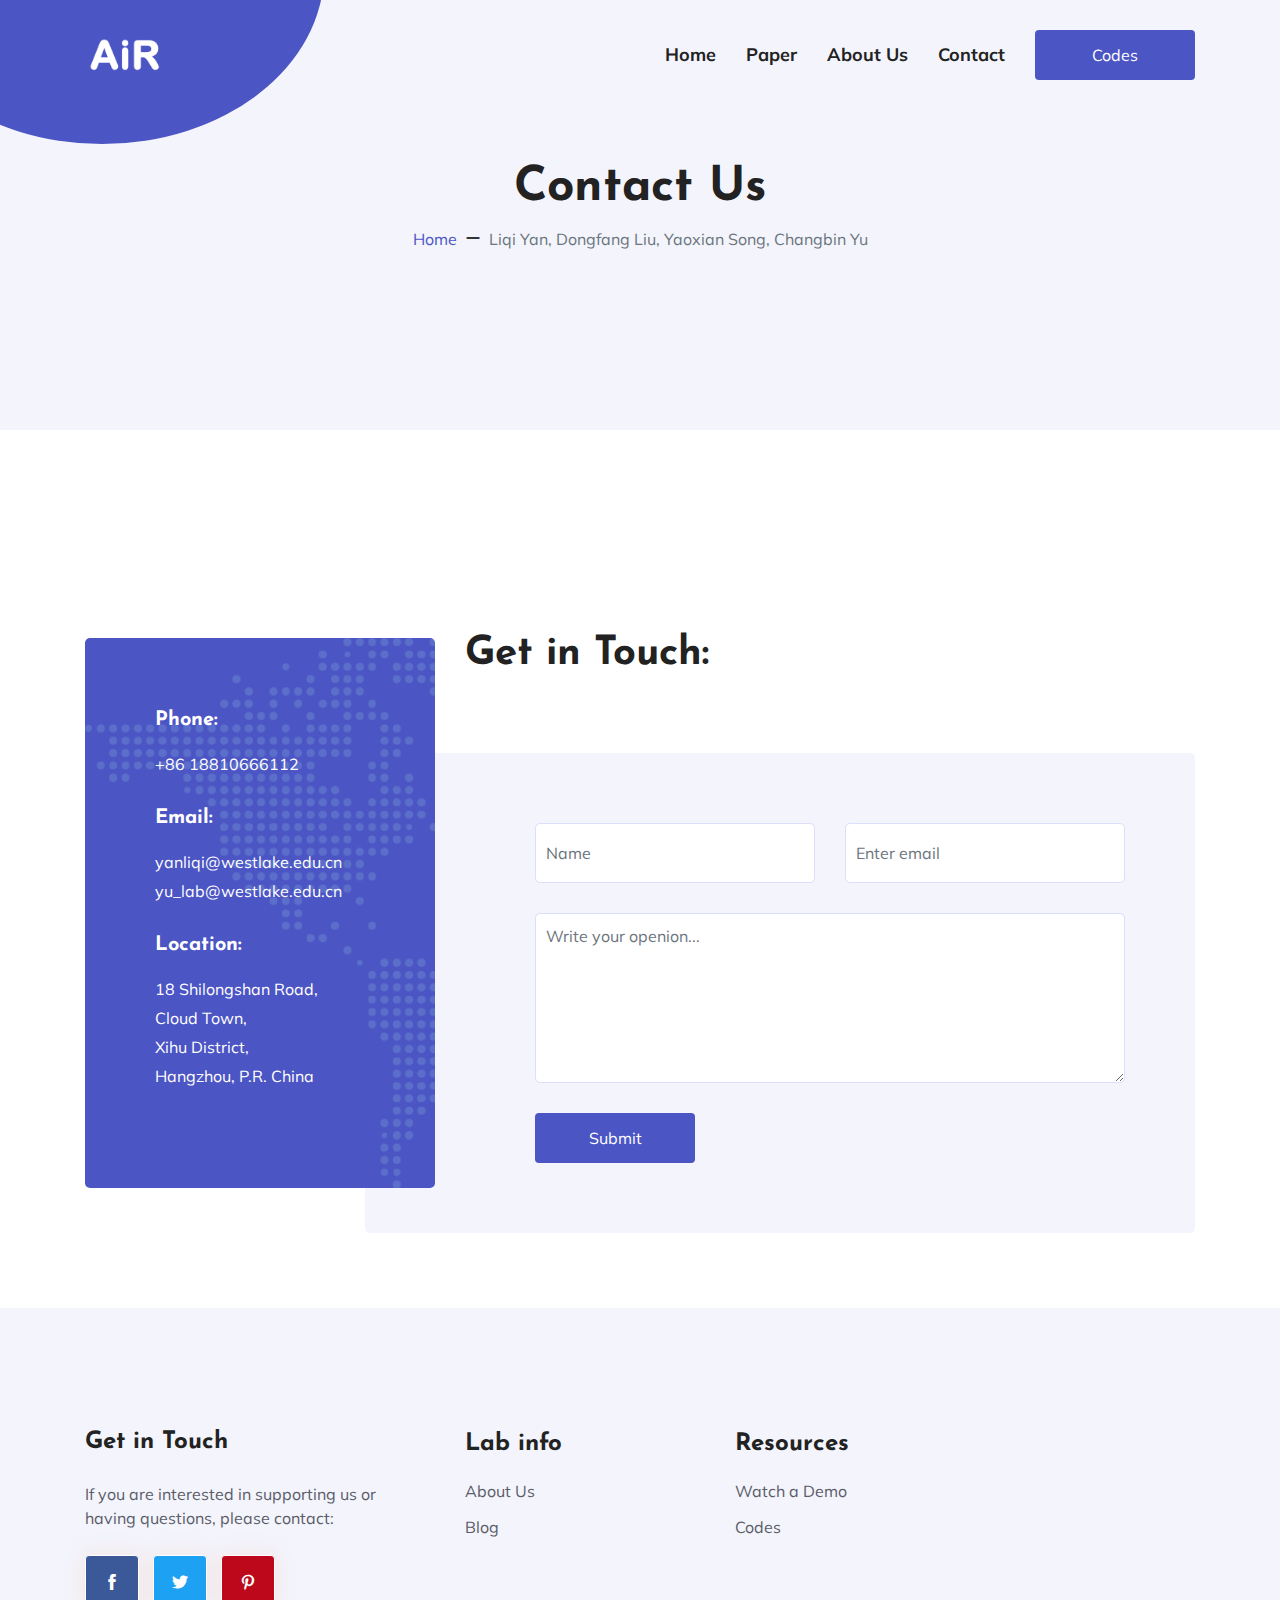
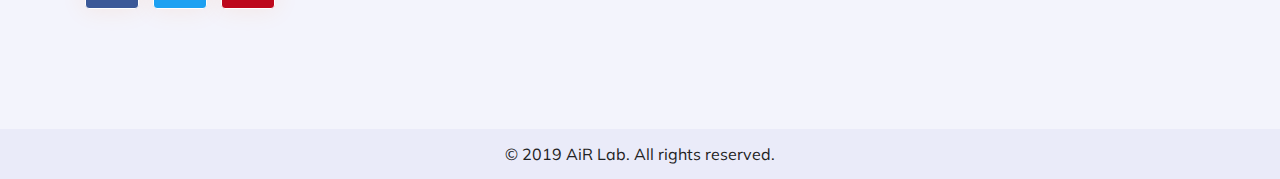
==== commit ff5705dd: "update contact us" ====
--- a/contact.html
+++ b/contact.html
@@ -104,7 +104,7 @@
                 <div class="col-md-12">
                     <div
                         class="page_title justify-content-center align-items-center align-items-md-start align-items-lg-center d-flex flex-column">
-                        <h1>Contact</h1>
+                        <h1>Contact Us</h1>
                         <nav aria-label="breadcrumb">
                             <ol class="breadcrumb">
                                 <li class="breadcrumb-item"><a href="index.html" target="_blank">Home</a></li>
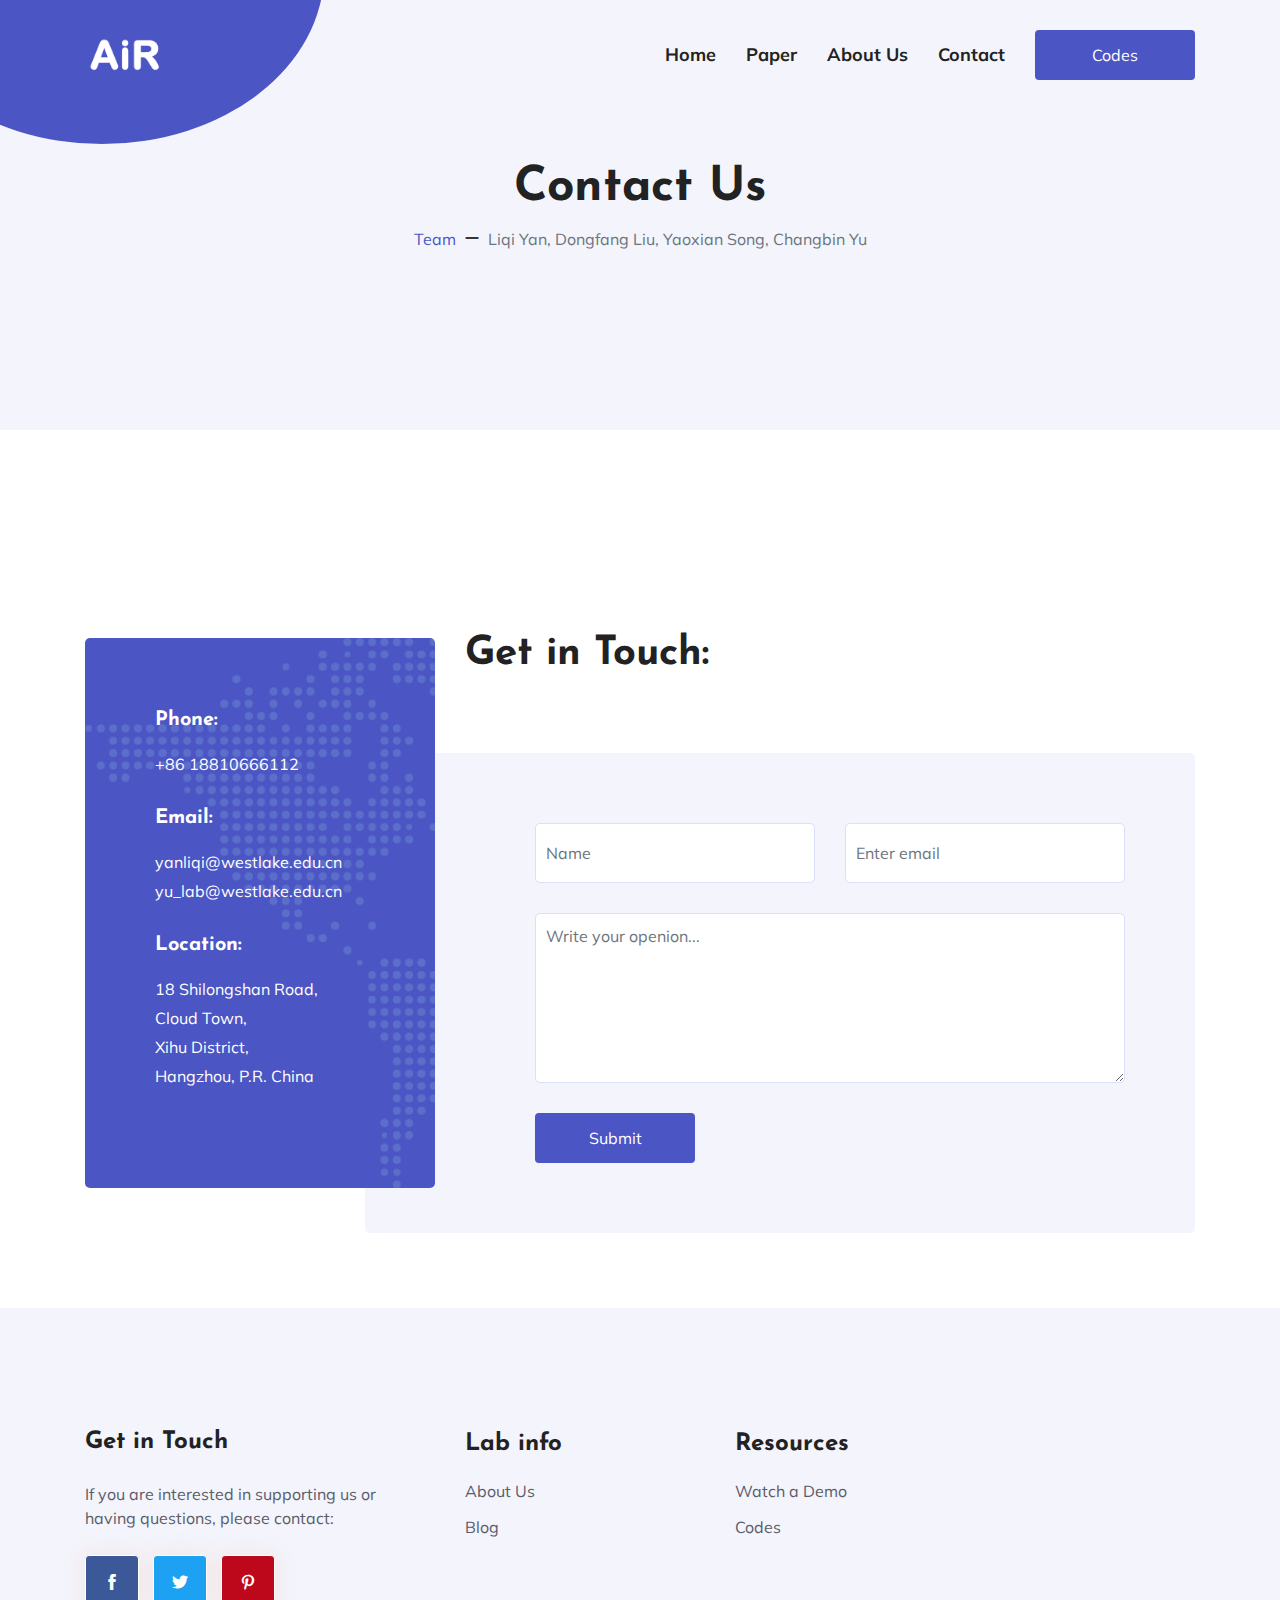
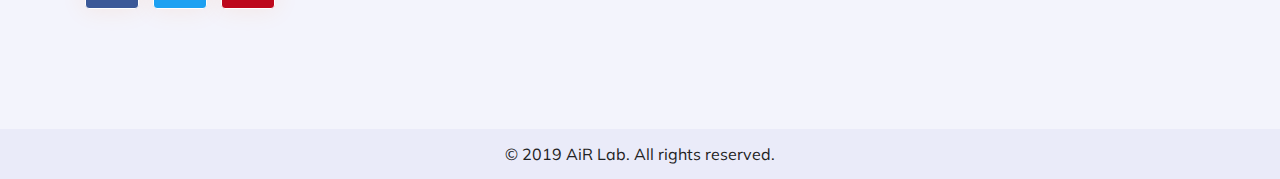
==== commit 9cc2f3e1: "update contact us" ====
--- a/contact.html
+++ b/contact.html
@@ -107,7 +107,7 @@
                         <h1>Contact Us</h1>
                         <nav aria-label="breadcrumb">
                             <ol class="breadcrumb">
-                                <li class="breadcrumb-item"><a href="index.html" target="_blank">Home</a></li>
+                                <li class="breadcrumb-item"><a href="team.html" target="_blank">Team</a></li>
                                 <li class="breadcrumb-item active" aria-current="page">Liqi Yan, Dongfang Liu, Yaoxian Song, Changbin Yu</li>
                             </ol>
                         </nav>
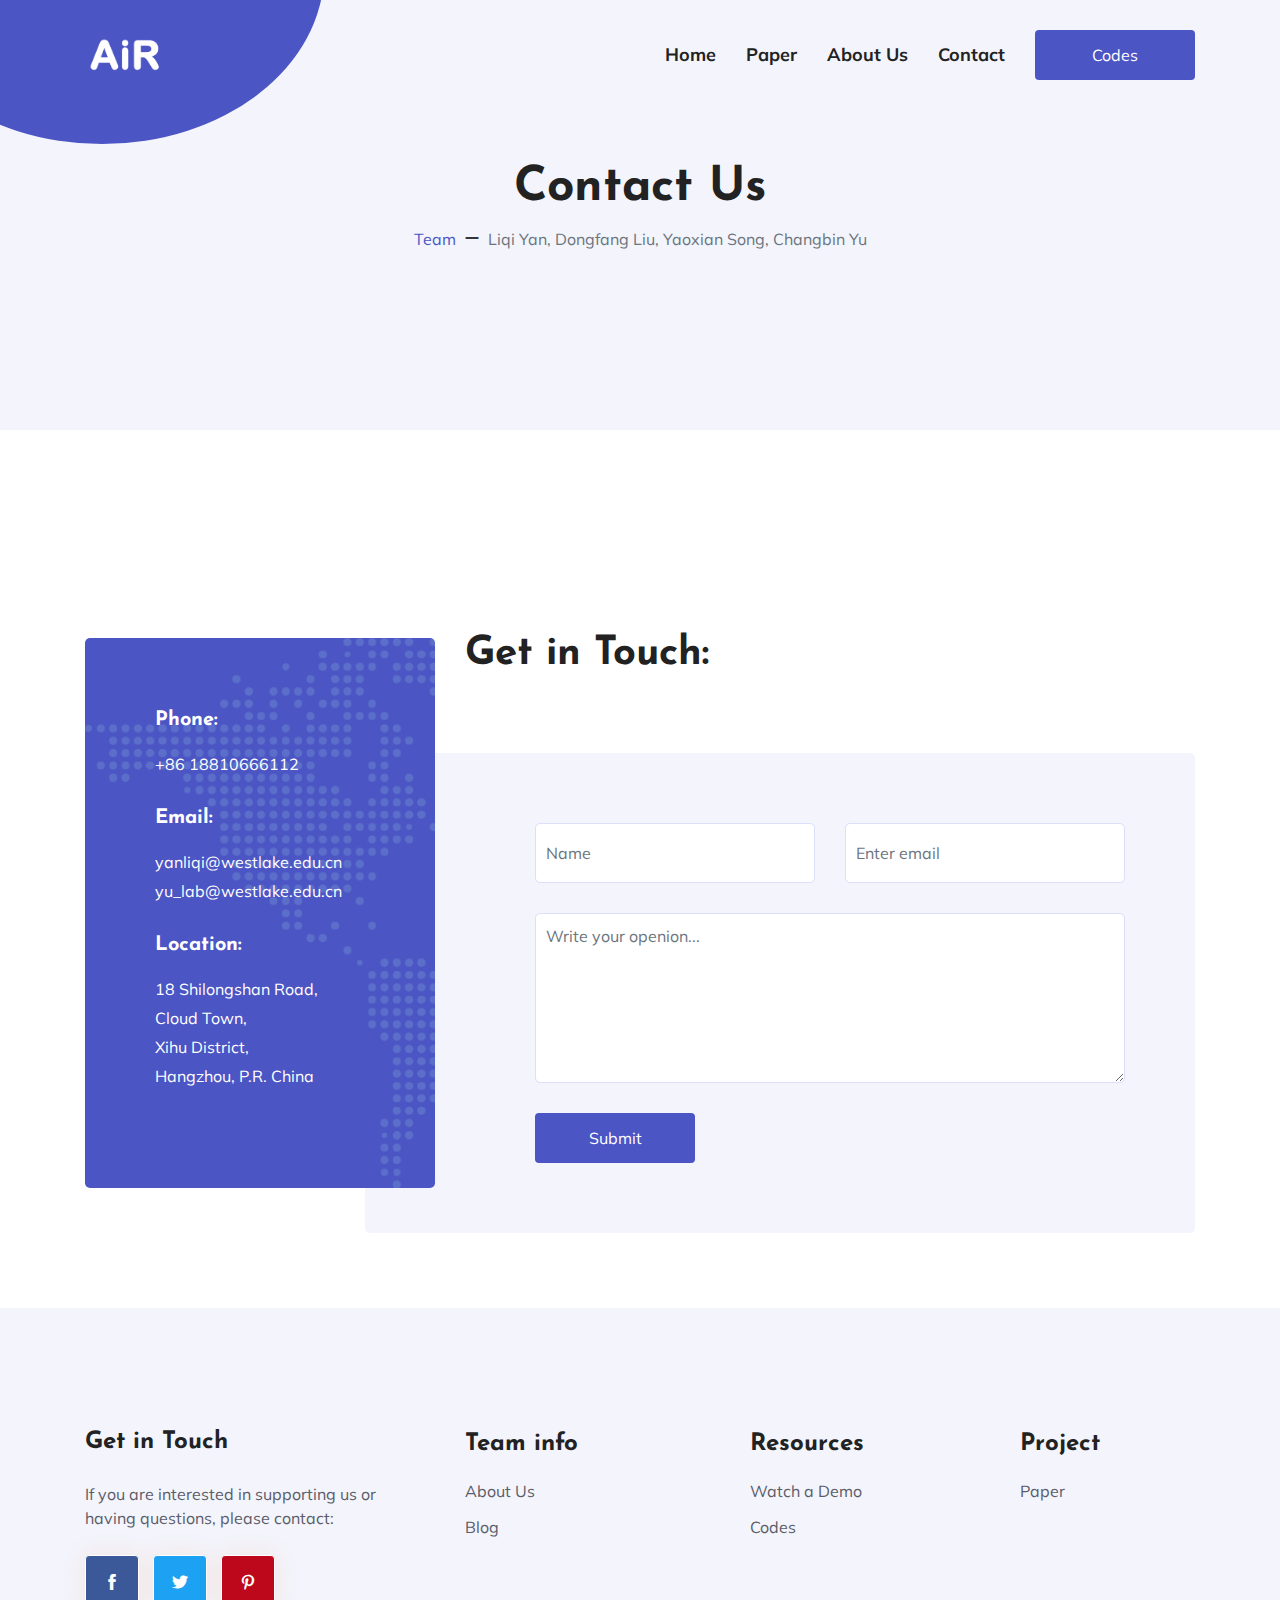
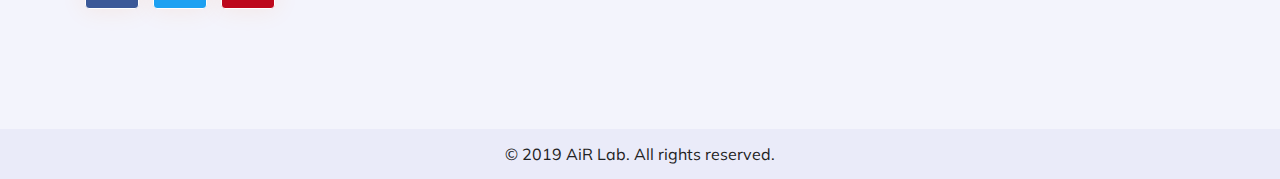
==== commit 260f6bd7: "add paper.html" ====
--- a/contact.html
+++ b/contact.html
@@ -51,7 +51,7 @@
                                     <a class="nav-link" href="index.html">Home</a>
                                 </li>
                                 <li class="nav-item">
-                                    <a class="nav-link" href="#">Paper</a>
+                                    <a class="nav-link" href="paper.html">Paper</a>
                                 <li class="nav-item">
                                     <a class="nav-link" href="team.html" target="_blank">About Us</a>
                                 </li>
@@ -229,7 +229,7 @@
                     </div>
                     <div class="col-lg-3 col-md-3 col-6">
                         <div class="f_widget_2">
-                            <h4 class="sub_heading">Lab info</h4>
+                            <h4 class="sub_heading">Team info</h4>
                             <ul>
                                 <li><a href="team.html">About Us</a></li>
                                 <li><a href="#">Blog</a></li>
@@ -239,7 +239,7 @@
                         </div>
                     </div>
                     
-                    <div class="col-6 col-md-3 col-lg-2 p-lg-0">
+                    <div class="col-lg-3 col-md-3 col-6">
                         <div class="f_widget_4">
                             <h4 class="sub_heading">Resources</h4>
                             <ul>
@@ -250,6 +250,19 @@
                             </ul>
                         </div>
                     </div>
+
+                    <div class="col-6 col-md-3 col-lg-2 p-lg-0">
+                        <div class="f_widget_4">
+                            <h4 class="sub_heading">Project</h4>
+                            <ul>
+                                <li><a href="paper.html">Paper</a></li>
+                                <li><a href="#"></a></li>
+                                <li><a href="#"></a></li>
+                                <li><a href="#"></a></li>
+                            </ul>
+                        </div>
+                    </div>
+
                 </div>
             </div>
         </div>
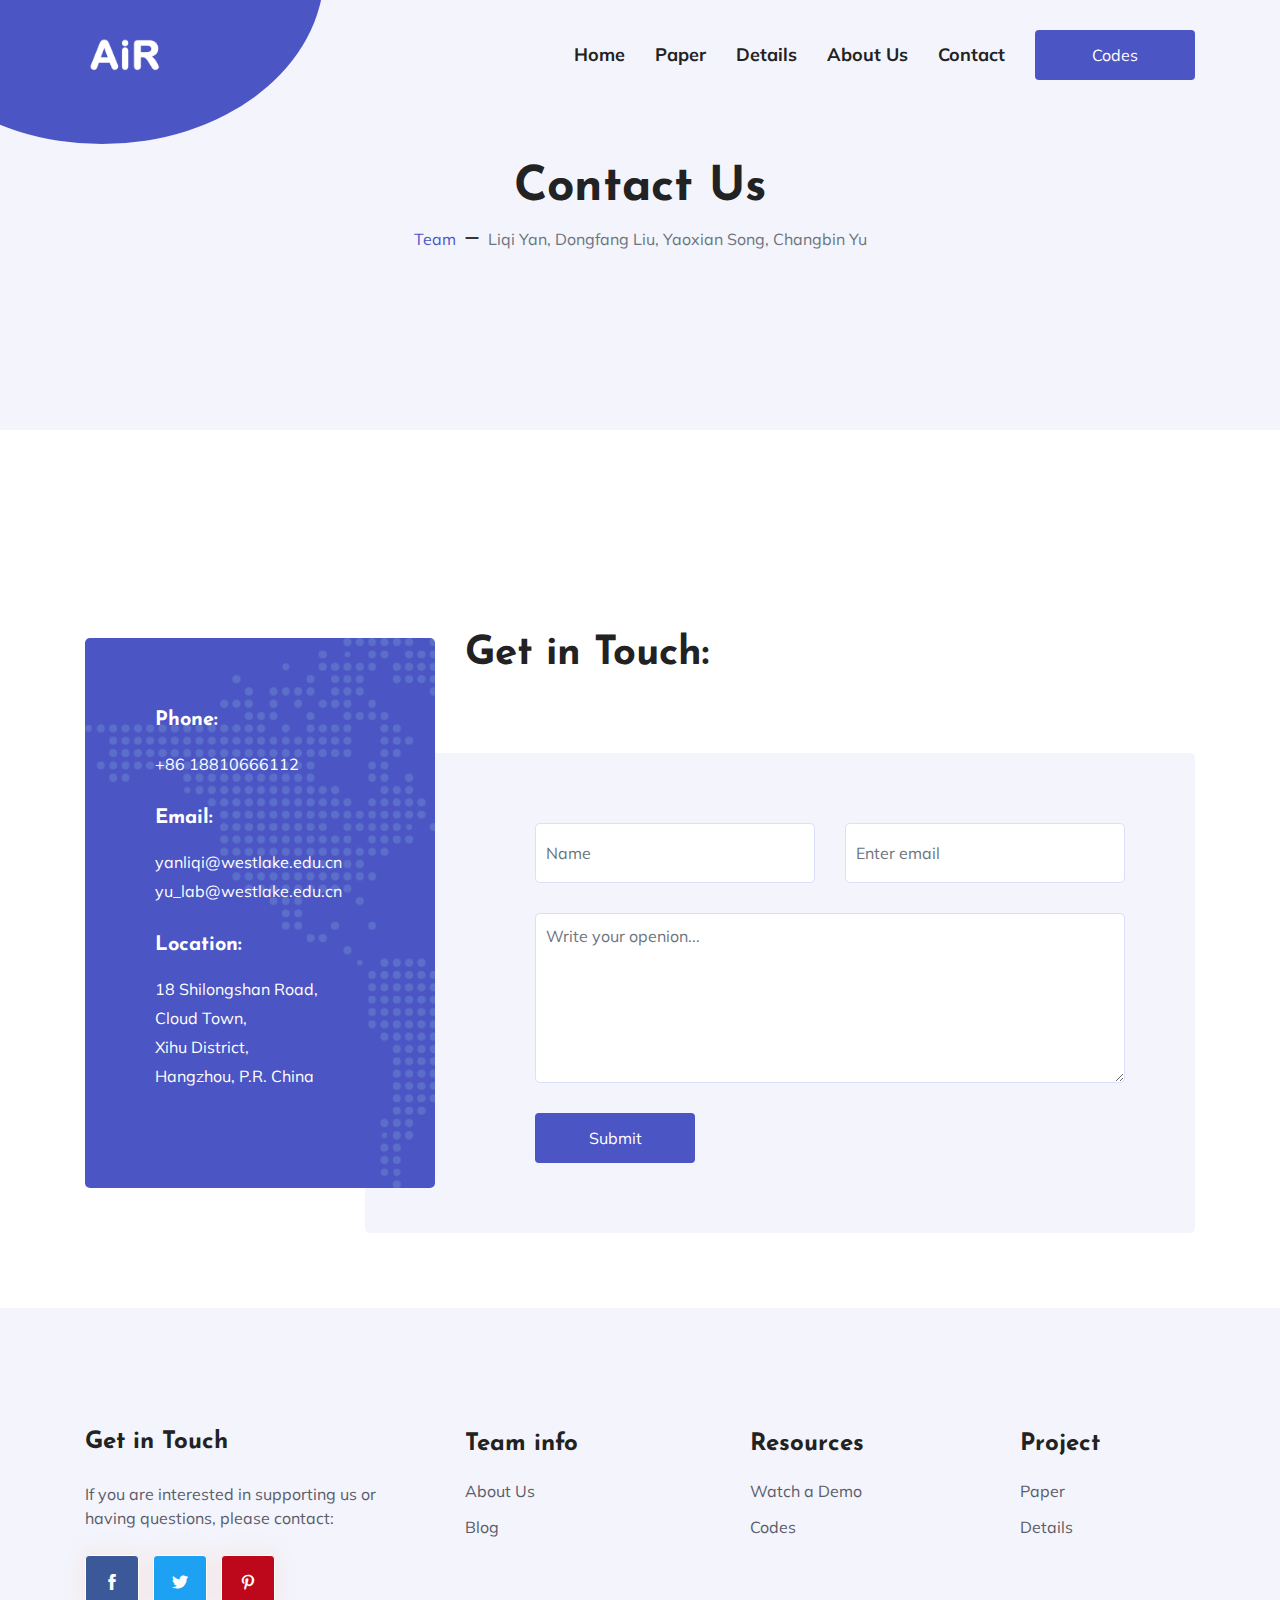
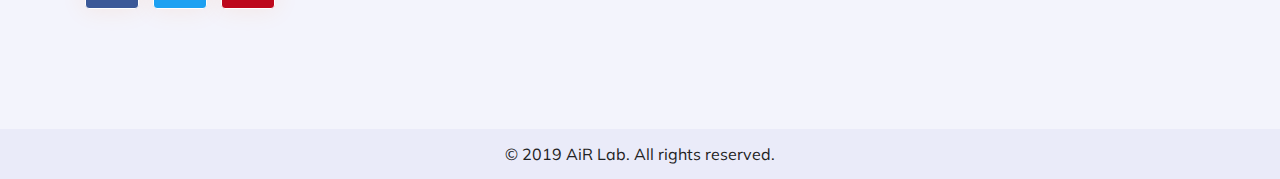
==== commit 1bf67d0c: "add paper details" ====
--- a/contact.html
+++ b/contact.html
@@ -52,6 +52,10 @@
                                 </li>
                                 <li class="nav-item">
                                     <a class="nav-link" href="paper.html">Paper</a>
+                                </li>
+                                <li class="nav-item">
+                                    <a class="nav-link" href="details.html">Details</a>
+                                </li>
                                 <li class="nav-item">
                                     <a class="nav-link" href="team.html" target="_blank">About Us</a>
                                 </li>
@@ -256,7 +260,7 @@
                             <h4 class="sub_heading">Project</h4>
                             <ul>
                                 <li><a href="paper.html">Paper</a></li>
-                                <li><a href="#"></a></li>
+                                <li><a href="details.html">Details</a></li>
                                 <li><a href="#"></a></li>
                                 <li><a href="#"></a></li>
                             </ul>
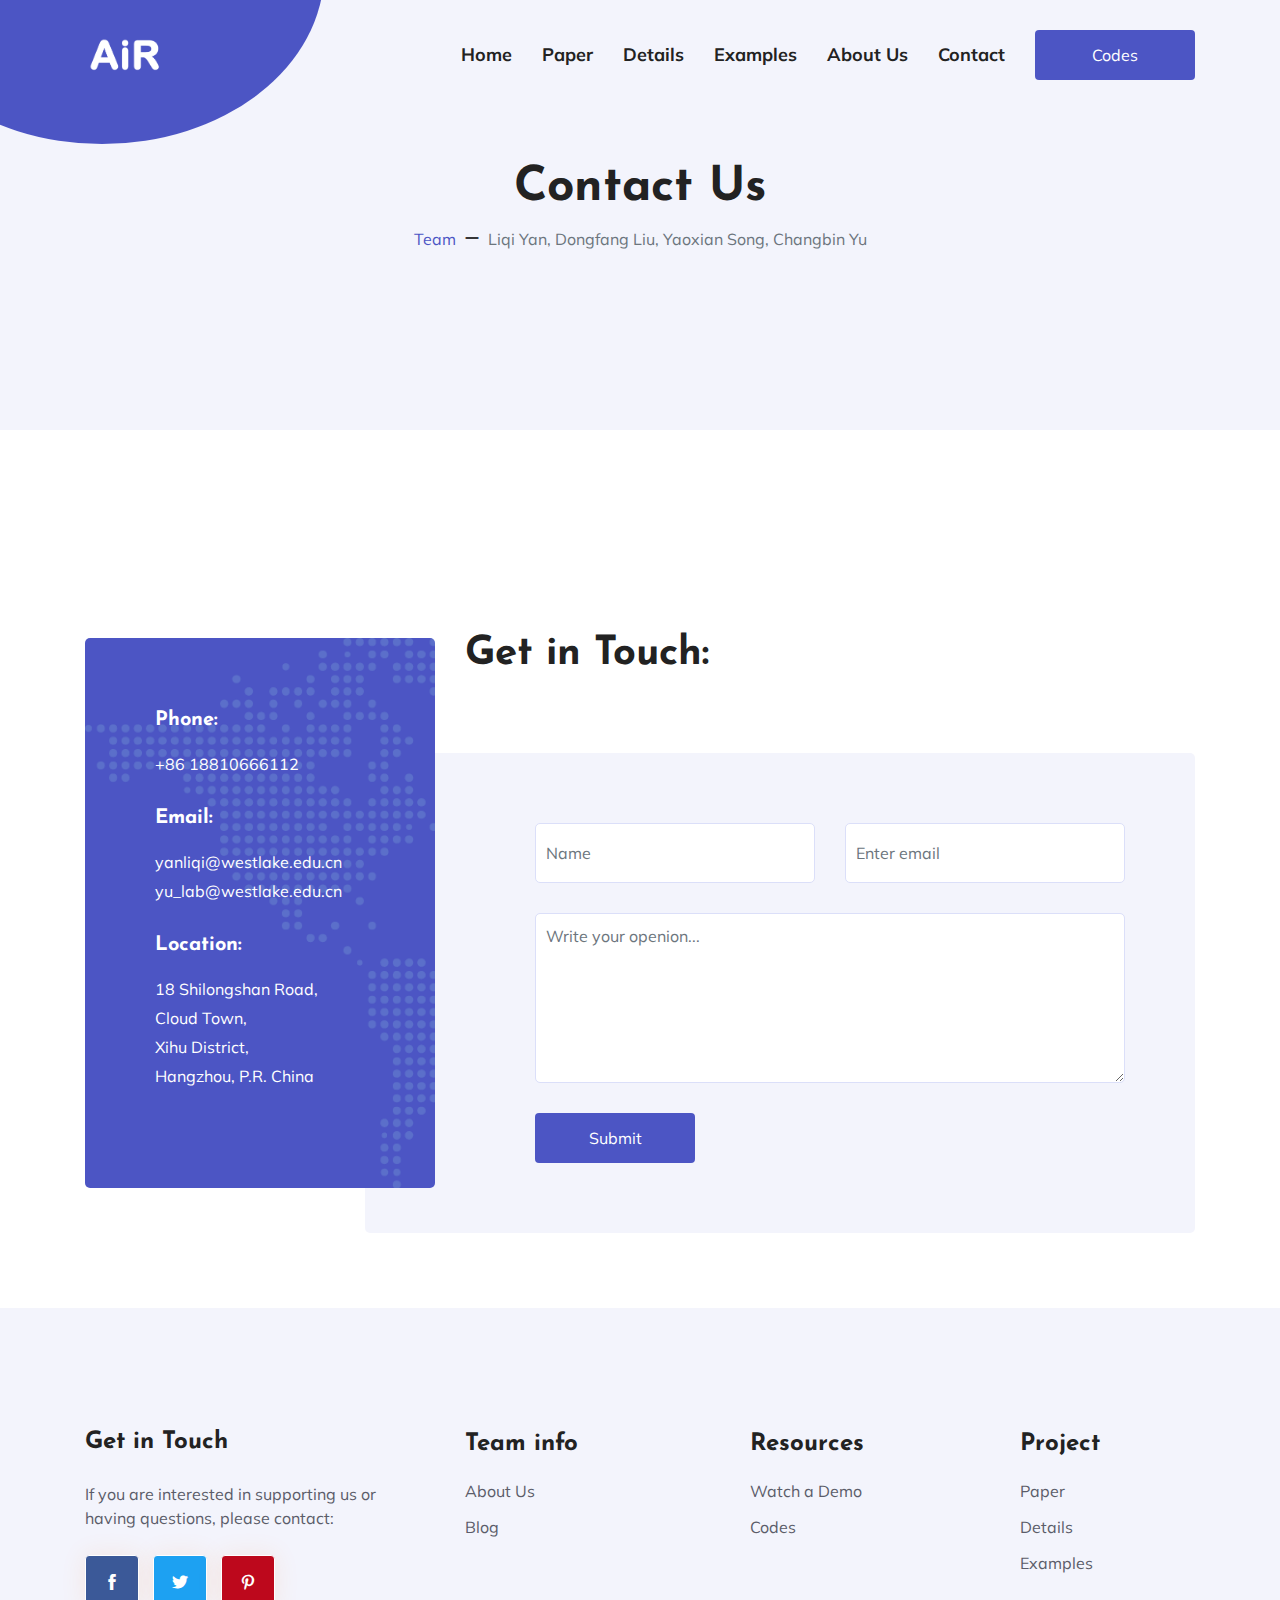
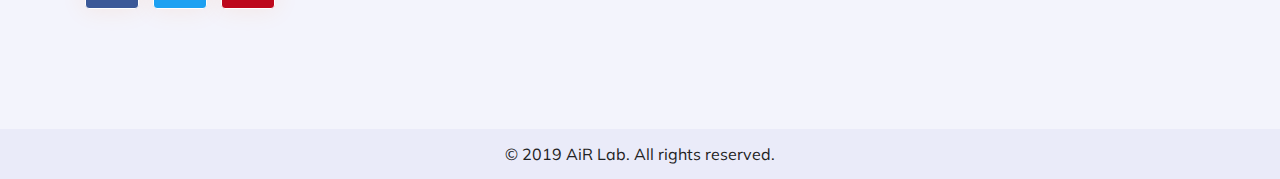
==== commit 075edcf3: "add examples" ====
--- a/contact.html
+++ b/contact.html
@@ -55,6 +55,9 @@
                                 </li>
                                 <li class="nav-item">
                                     <a class="nav-link" href="details.html">Details</a>
+                                </li>
+                                <li class="nav-item">
+                                    <a class="nav-link" href="examples.html">Examples</a>
                                 </li>
                                 <li class="nav-item">
                                     <a class="nav-link" href="team.html" target="_blank">About Us</a>
@@ -261,7 +264,7 @@
                             <ul>
                                 <li><a href="paper.html">Paper</a></li>
                                 <li><a href="details.html">Details</a></li>
-                                <li><a href="#"></a></li>
+                                <li><a href="examples.html">Examples</a></li>
                                 <li><a href="#"></a></li>
                             </ul>
                         </div>
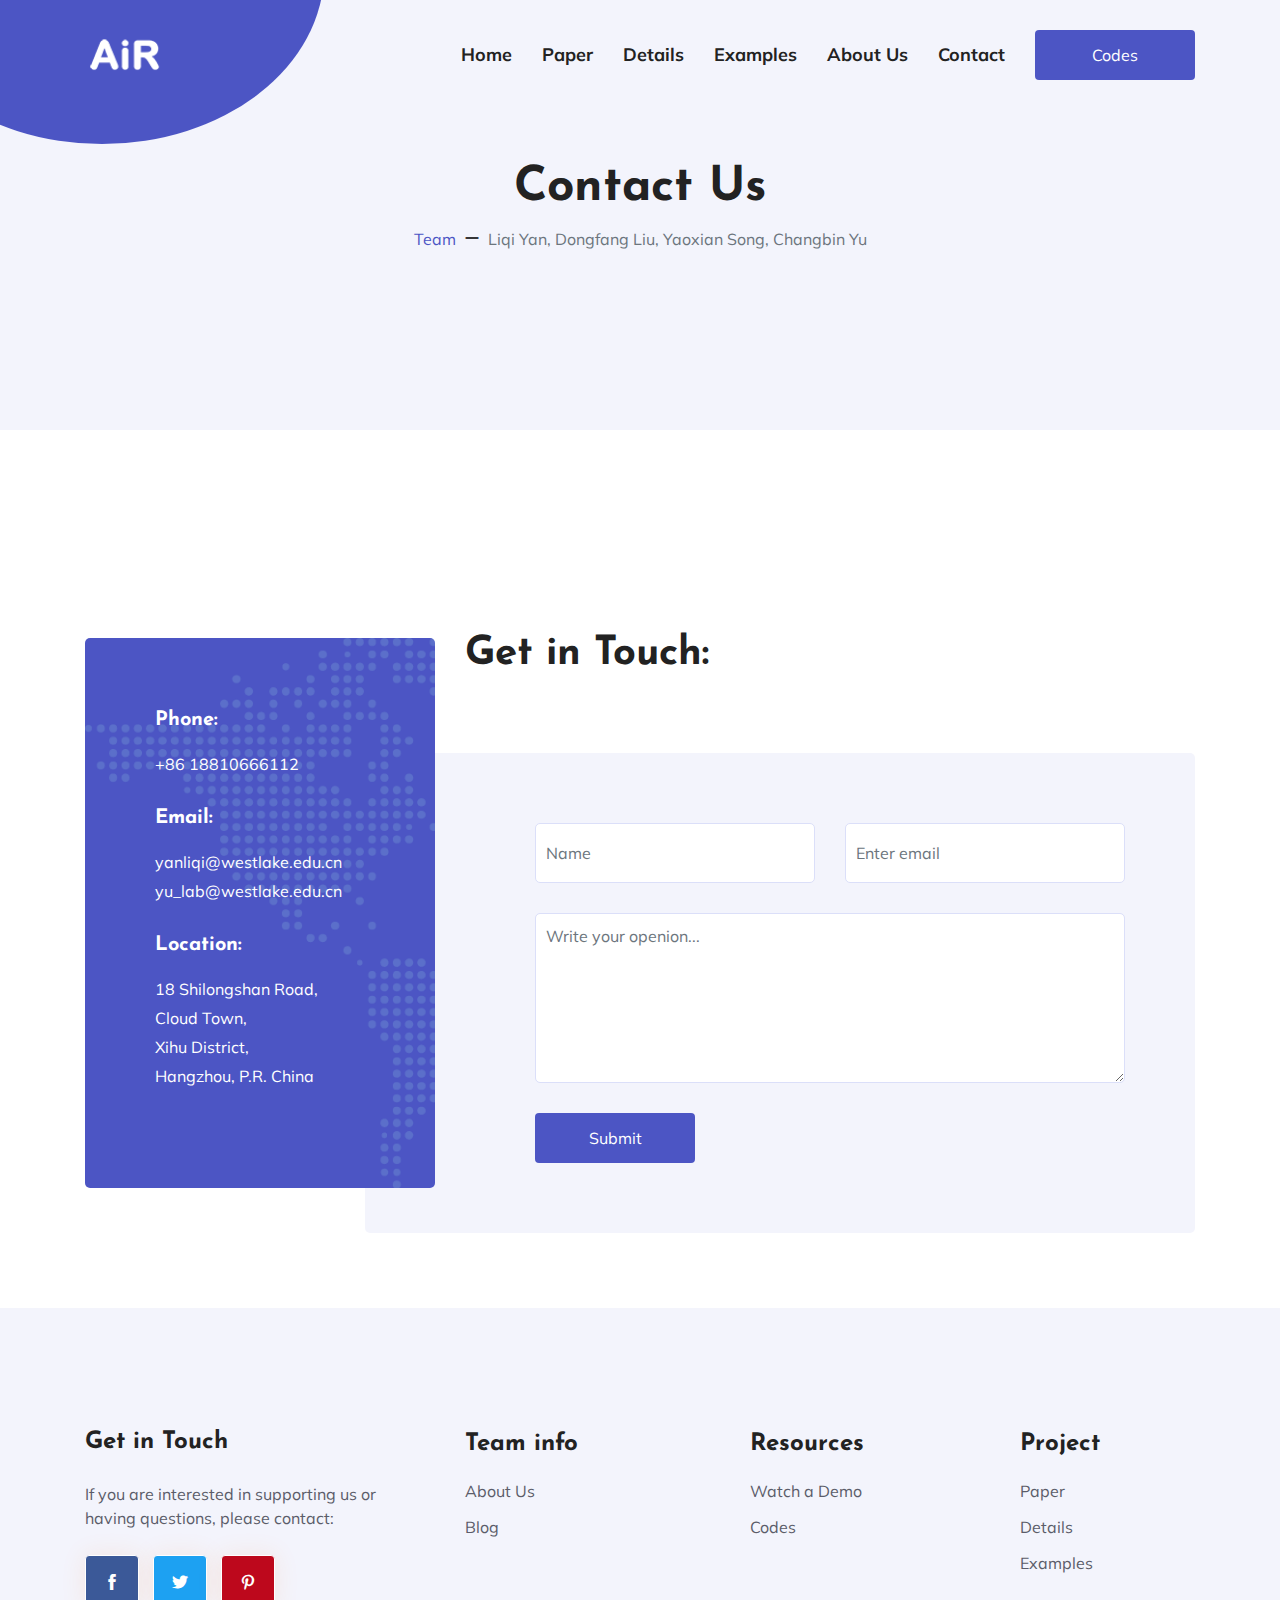
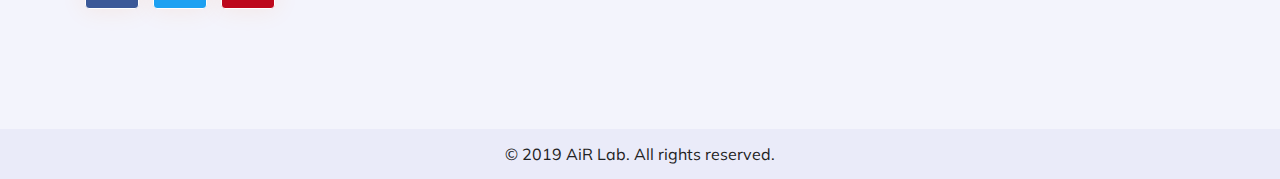
==== commit e825c80b: "update index" ====
--- a/contact.html
+++ b/contact.html
@@ -60,7 +60,7 @@
                                     <a class="nav-link" href="examples.html">Examples</a>
                                 </li>
                                 <li class="nav-item">
-                                    <a class="nav-link" href="team.html" target="_blank">About Us</a>
+                                    <a class="nav-link" href="team.html">About Us</a>
                                 </li>
                                 <!-- 
                                 <li class="nav-item dropdown_item">
@@ -95,7 +95,7 @@
                             </ul>
                         </div>
                         <div class="nav_right d-lg-block d-none">
-                            <a href="https://github.com/YanLiqi/SK2T" class="btn">Codes</a>
+                            <a href="https://github.com/YanLiqi/SK2T" class="btn" target="_blank">Codes</a>
                         </div>
                     </nav>
                 </div>
